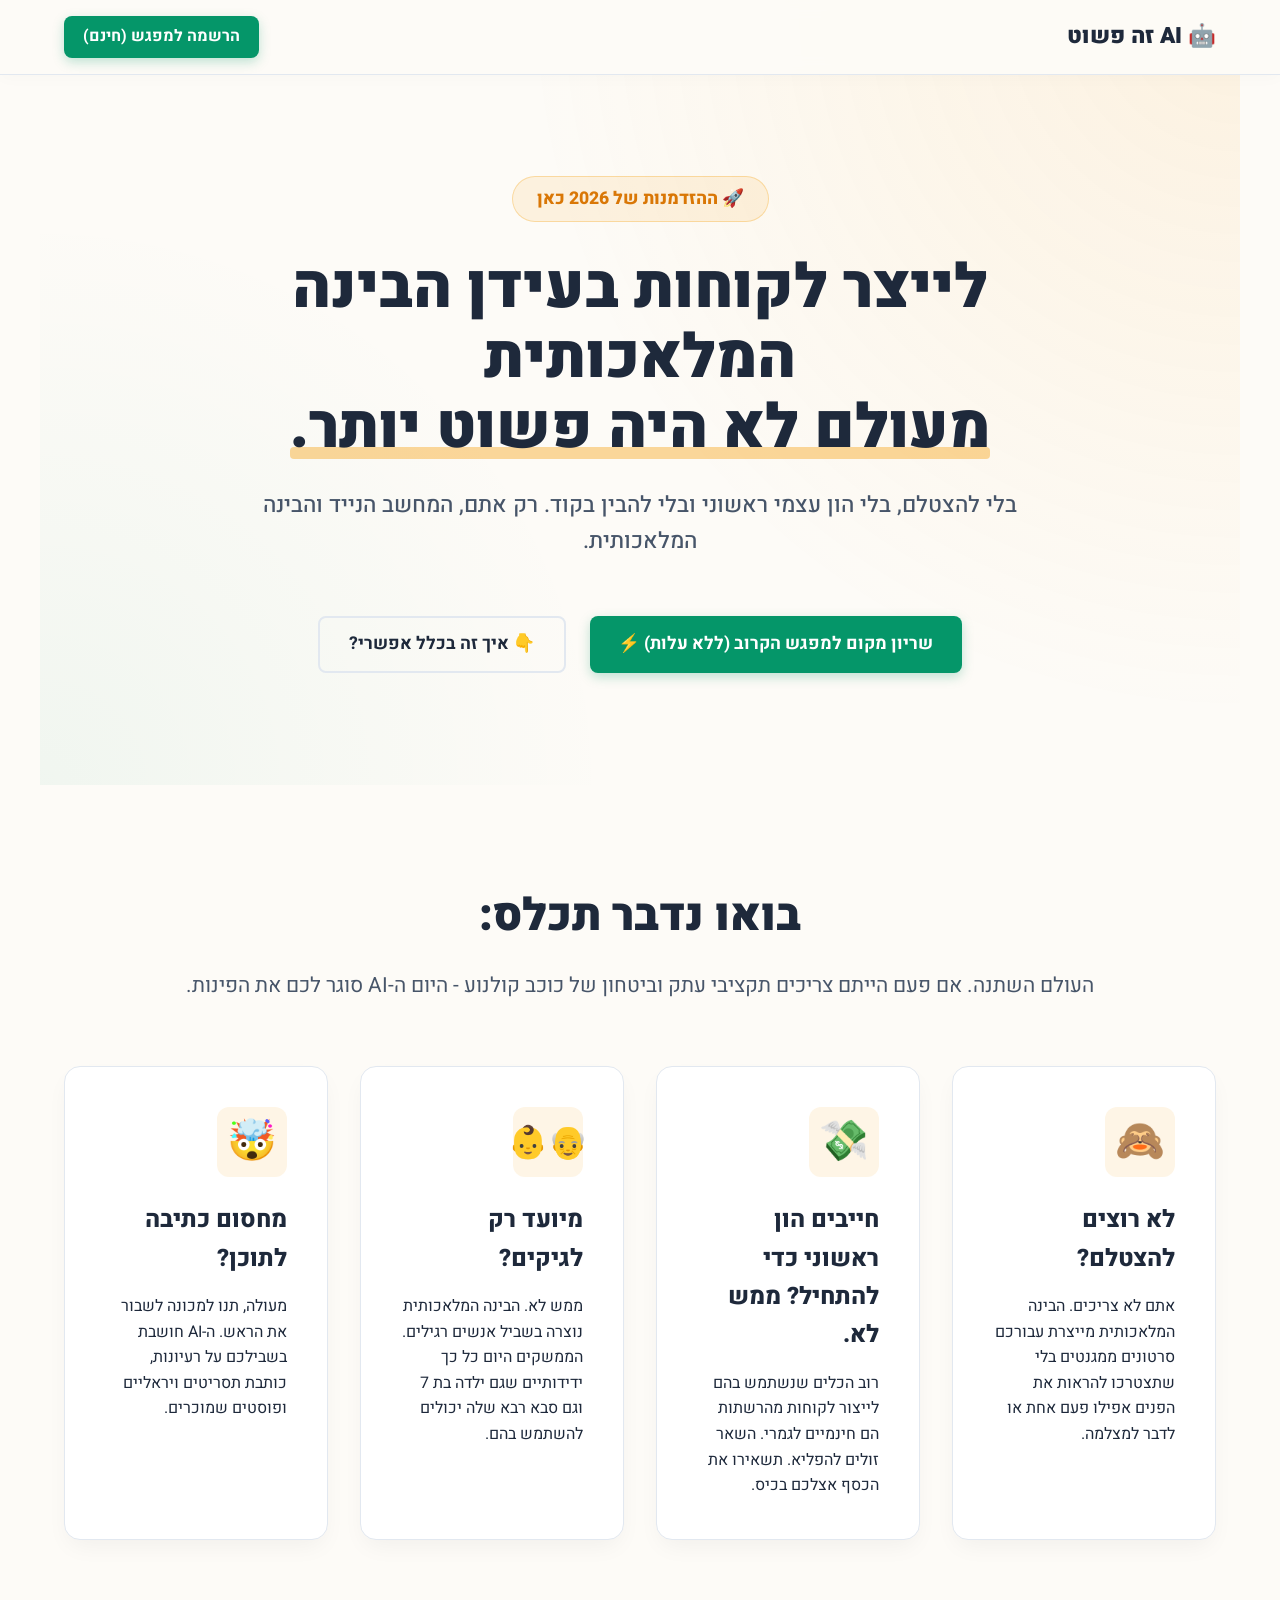
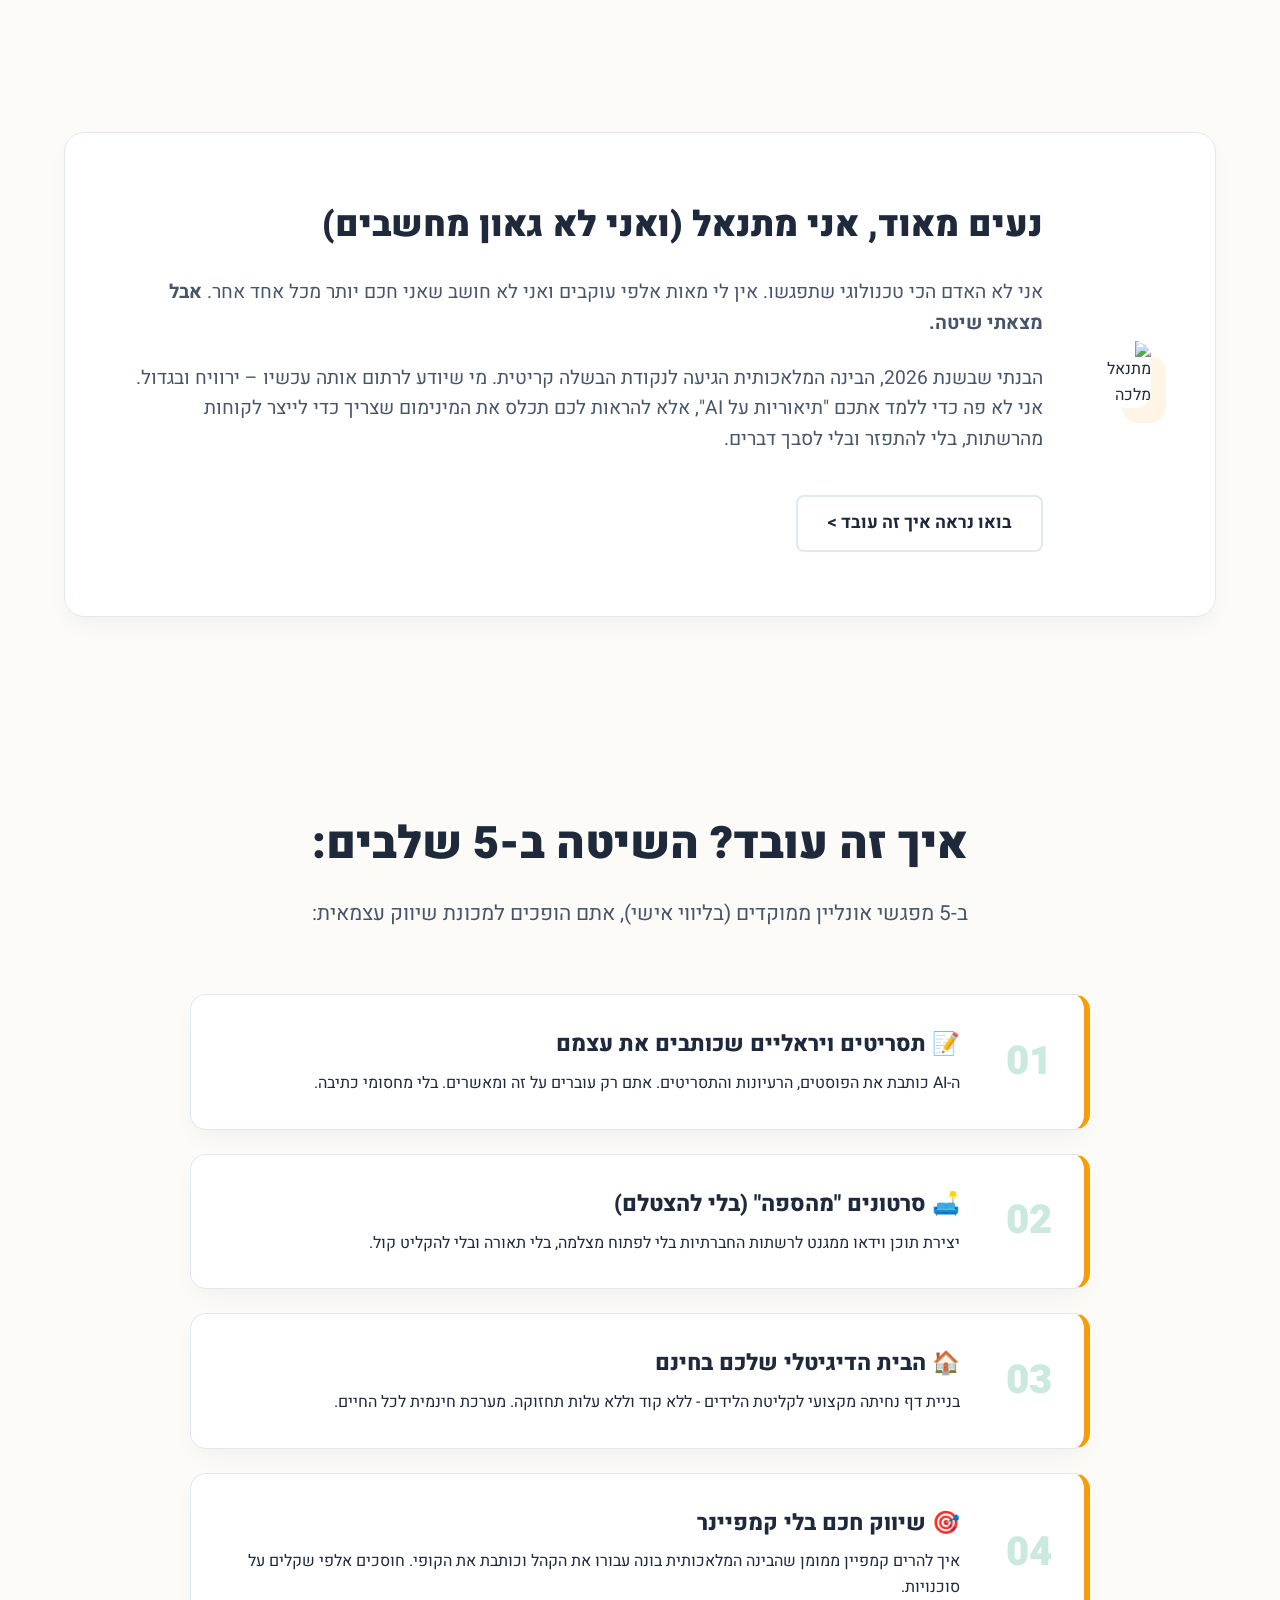
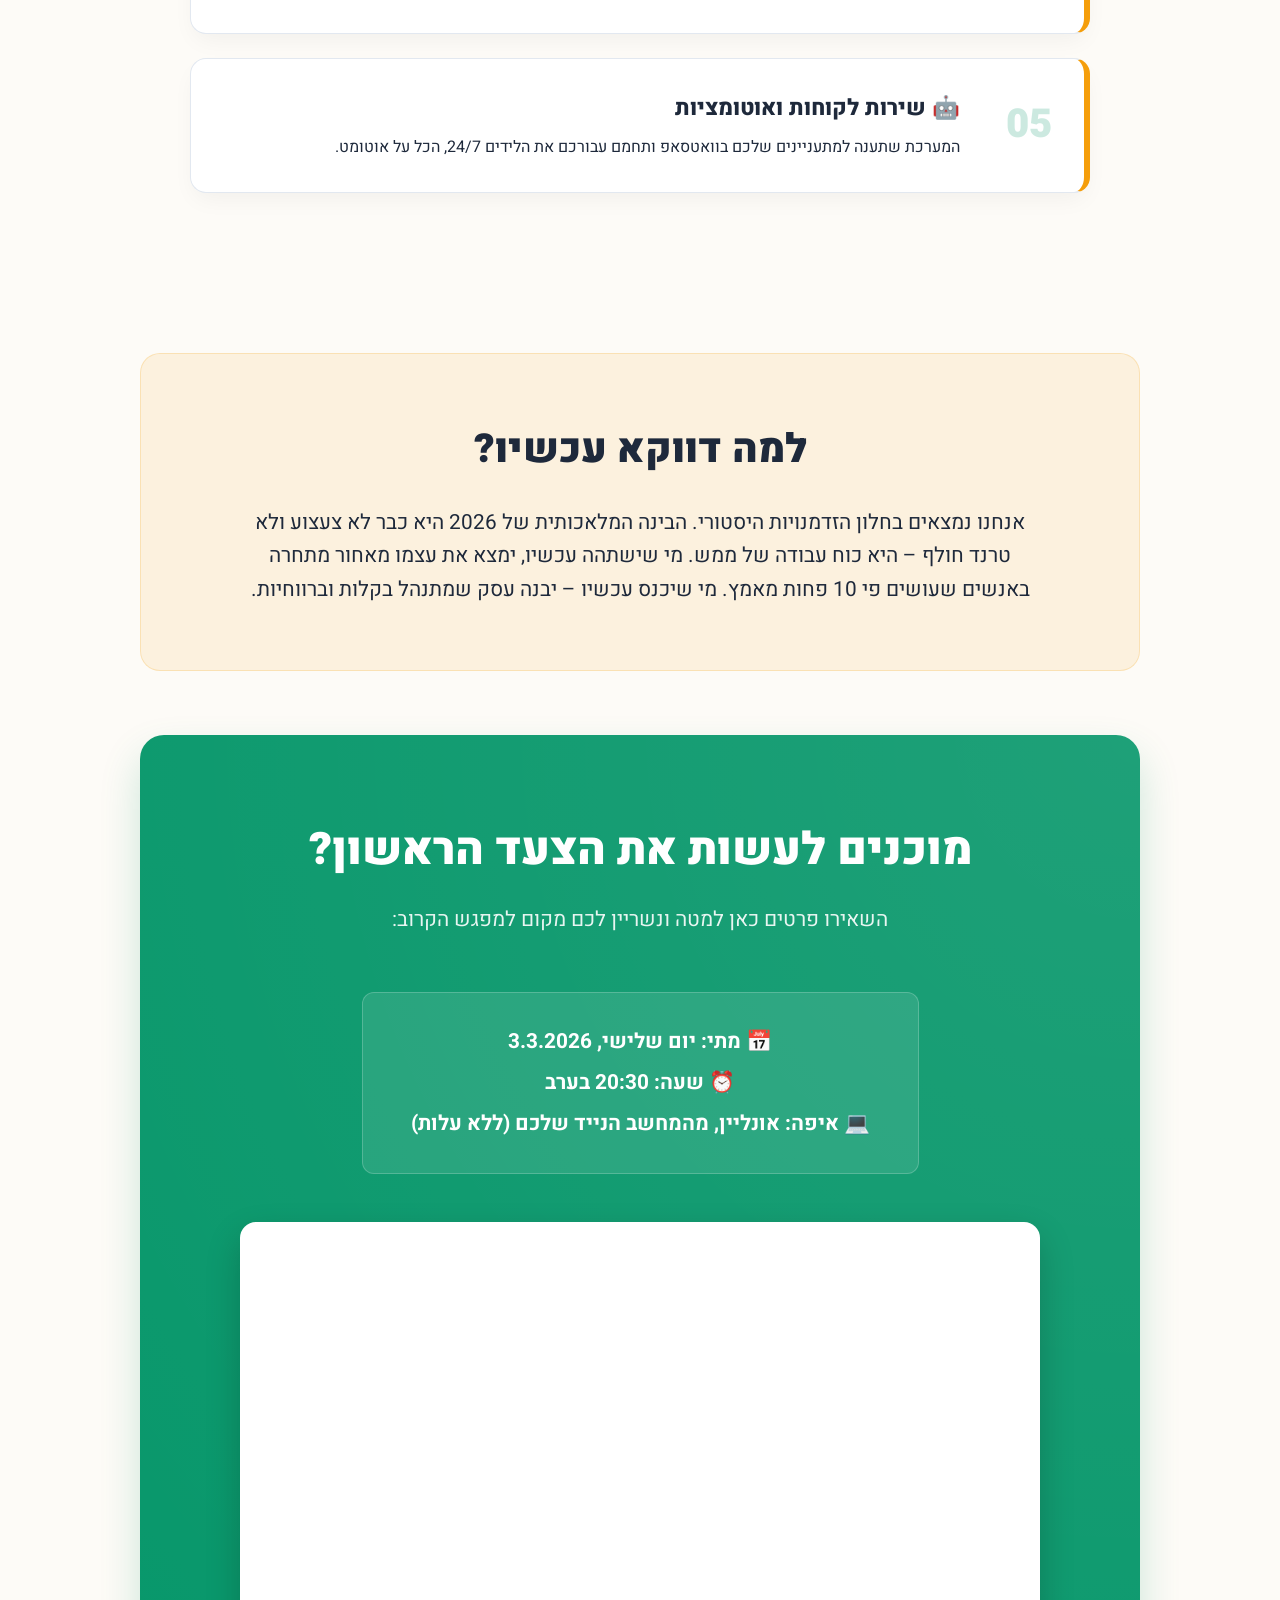
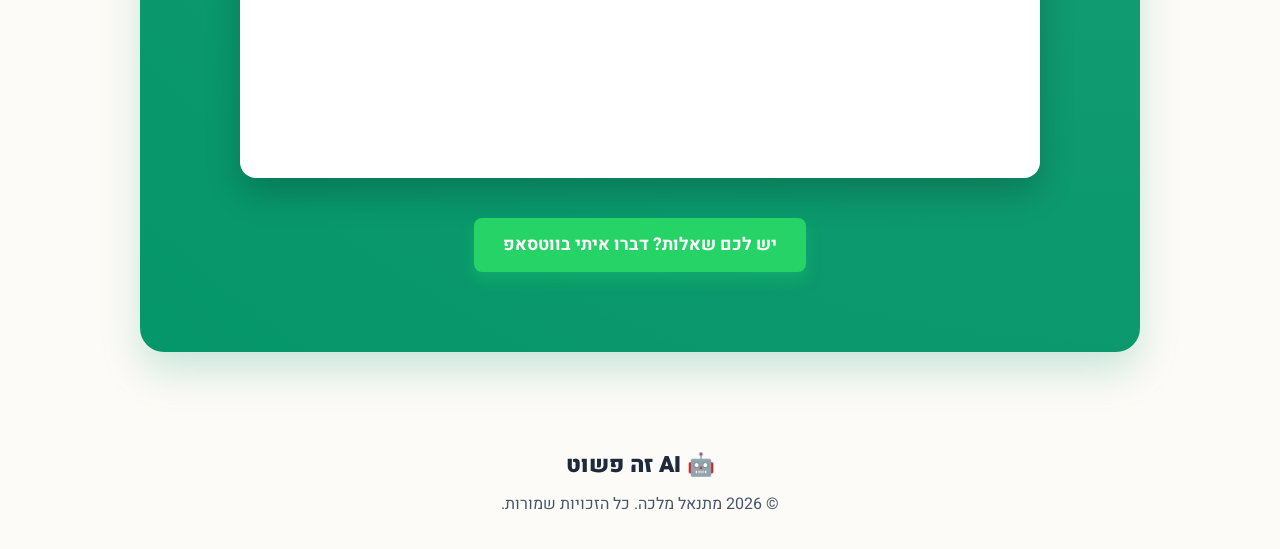
==== index.html @ 20a1d075 "Update index.html" ====
<!DOCTYPE html>
<html lang="he" dir="rtl">
<head>
    <meta charset="UTF-8">
    <meta name="viewport" content="width=device-width, initial-scale=1.0, maximum-scale=1.0, user-scalable=no">
    
    <title>AI זה פשוט</title>
    <meta name="description" content="לייצר לקוחות בעידן הבינה המלאכותית מעולם לא היה פשוט יותר. הירשמו למפגש הקרוב ללא עלות.">
    
    <link rel="preconnect" href="https://fonts.googleapis.com">
    <link rel="preconnect" href="https://fonts.gstatic.com" crossorigin>
    <link href="https://fonts.googleapis.com/css2?family=Heebo:wght@300;400;500;700;800;900&display=swap" rel="stylesheet">
    
    <style>
        * {
            margin: 0;
            padding: 0;
            box-sizing: border-box;
        }

        html, body {
            overflow-x: hidden;
            width: 100%;
            scroll-behavior: smooth;
        }

        :root {
            /* רקע בהיר, חמים ומרגיע לעין */
            --bg-main: #fdfbf7; 
            --bg-card: #ffffff;
            
            /* צבעי המותג החדשים - נעימים ומשדרים כסף ועשייה */
            --accent-green: #059669; /* ירוק אמרלד/כסף - עשיר ונעים */
            --accent-green-hover: #047857;
            --accent-yellow: #f59e0b; /* צהוב-זהב חם לאנרגיה והדגשות */
            --accent-yellow-light: rgba(245, 158, 11, 0.1);
            
            /* צבעי טקסט ברורים ונוחים */
            --text-dark: #1e293b;
            --text-muted: #475569;
            --border-soft: #e2e8f0;
            
            --card-shadow: 0 10px 25px -5px rgba(0, 0, 0, 0.05);
            --hover-shadow: 0 20px 35px -5px rgba(5, 150, 105, 0.1);
        }

        body {
            font-family: 'Heebo', sans-serif;
            background-color: var(--bg-main);
            color: var(--text-dark);
            line-height: 1.6;
        }

        /* סרגל ניווט נקי */
        header {
            position: fixed;
            top: 0; left: 0; right: 0;
            background: rgba(253, 251, 247, 0.95);
            backdrop-filter: blur(8px);
            z-index: 1000;
            border-bottom: 1px solid var(--border-soft);
            box-shadow: 0 4px 15px rgba(0,0,0,0.02);
        }

        nav {
            max-width: 1200px;
            margin: 0 auto;
            padding: 1rem 1.5rem;
            display: flex;
            justify-content: space-between;
            align-items: center;
        }

        .logo {
            font-size: 1.4rem;
            font-weight: 900;
            color: var(--text-dark);
            display: flex;
            align-items: center;
            gap: 0.5rem;
        }

        /* כפתורים אלגנטיים ולא מסנוורים */
        .btn {
            padding: 0.8rem 1.8rem;
            border-radius: 8px; /* חזרנו לפינות מעוגלות עדינות, יותר עסקי */
            font-size: 1.1rem;
            font-weight: 700;
            cursor: pointer;
            text-decoration: none;
            display: inline-flex;
            align-items: center;
            justify-content: center;
            transition: all 0.3s ease;
            border: none;
        }

        .btn-primary {
            background-color: var(--accent-green);
            color: white;
            box-shadow: 0 4px 12px rgba(5, 150, 105, 0.25);
        }

        .btn-primary:hover {
            background-color: var(--accent-green-hover);
            transform: translateY(-2px);
            box-shadow: 0 8px 20px rgba(5, 150, 105, 0.35);
        }

        .btn-outline {
            background-color: transparent;
            color: var(--text-dark);
            border: 2px solid var(--border-soft);
        }

        .btn-outline:hover {
            border-color: var(--accent-yellow);
            color: var(--accent-yellow);
            background-color: var(--accent-yellow-light);
        }

        /* סקשן גיבור (Hero) נעים אבל אנרגטי */
        .hero {
            padding: 11rem 1.5rem 7rem;
            text-align: center;
            position: relative;
            background: radial-gradient(circle at top right, var(--accent-yellow-light), transparent 50%),
                        radial-gradient(circle at bottom left, rgba(5, 150, 105, 0.05), transparent 40%);
        }

        .hero-content {
            max-width: 900px;
            margin: 0 auto;
            position: relative;
            z-index: 2;
        }

        .urgency-badge {
            display: inline-block;
            background-color: var(--accent-yellow-light);
            color: #d97706; /* זהב כהה לקריאות */
            border: 1px solid rgba(245, 158, 11, 0.3);
            padding: 0.5rem 1.5rem;
            border-radius: 50px;
            font-size: 1.1rem;
            font-weight: 800;
            margin-bottom: 2rem;
        }

        h1 {
            font-size: 3.8rem;
            font-weight: 900;
            line-height: 1.15;
            margin-bottom: 1.5rem;
            color: var(--text-dark);
        }

        h1 span {
            position: relative;
            display: inline-block;
        }

        /* פס הדגשה צהוב מתחת לטקסט */
        h1 span::after {
            content: '';
            position: absolute;
            bottom: 5px;
            left: 0;
            width: 100%;
            height: 12px;
            background-color: var(--accent-yellow);
            opacity: 0.4;
            z-index: -1;
            border-radius: 4px;
        }

        .subtitle {
            font-size: 1.4rem;
            font-weight: 500;
            margin-bottom: 3.5rem;
            color: var(--text-muted);
            max-width: 800px;
            margin-left: auto;
            margin-right: auto;
        }

        .hero-cta {
            display: flex;
            gap: 1.5rem;
            justify-content: center;
            flex-wrap: wrap;
        }

        section {
            padding: 6rem 1.5rem;
            max-width: 1200px;
            margin: 0 auto;
        }

        h2 {
            font-size: 2.8rem;
            font-weight: 900;
            text-align: center;
            margin-bottom: 1rem;
            color: var(--text-dark);
        }

        .section-subtitle {
            text-align: center;
            font-size: 1.3rem;
            color: var(--text-muted);
            margin-bottom: 4rem;
        }

        /* כרטיסיות נקיות */
        .card {
            background: var(--bg-card);
            padding: 2.5rem;
            border-radius: 16px;
            box-shadow: var(--card-shadow);
            border: 1px solid var(--border-soft);
            transition: all 0.3s ease;
            position: relative;
            overflow: hidden;
        }

        /* פס ירוק עדין בחלק העליון של הכרטיסייה במעבר עכבר */
        .card::before {
            content: '';
            position: absolute;
            top: 0; left: 0; right: 0;
            height: 4px;
            background-color: var(--accent-green);
            transform: scaleX(0);
            transition: transform 0.3s ease;
            transform-origin: right;
        }

        .card:hover {
            transform: translateY(-5px);
            box-shadow: var(--hover-shadow);
            border-color: rgba(5, 150, 105, 0.2);
        }

        .card:hover::before {
            transform: scaleX(1);
        }

        .problem-grid {
            display: grid;
            grid-template-columns: repeat(auto-fit, minmax(260px, 1fr));
            gap: 2rem;
        }

        .card-icon {
            font-size: 2.5rem;
            margin-bottom: 1.5rem;
            display: inline-flex;
            align-items: center;
            justify-content: center;
            width: 70px;
            height: 70px;
            background-color: var(--accent-yellow-light);
            color: var(--accent-yellow);
            border-radius: 12px;
        }

        .card-title {
            font-size: 1.5rem;
            font-weight: 800;
            margin-bottom: 1rem;
            color: var(--text-dark);
        }

        /* על עצמי */
        .about-section {
            background: var(--bg-card);
            border-radius: 20px;
            padding: 4rem;
            display: flex;
            align-items: center;
            gap: 4rem;
            box-shadow: var(--card-shadow);
            border: 1px solid var(--border-soft);
        }

        .about-image img {
            width: 100%;
            max-width: 450px; /* תוקן ל-450px כדי שהתמונה תהיה גדולה יותר במחשב */
            border-radius: 16px;
            box-shadow: 15px 15px 0px var(--accent-yellow-light);
        }

        .about-content h3 {
            font-size: 2.2rem;
            font-weight: 900;
            color: var(--text-dark);
            margin-bottom: 1.5rem;
        }

        .about-text {
            font-size: 1.2rem;
            color: var(--text-muted);
            margin-bottom: 1.5rem;
        }

        /* לוח זמנים / שיטה */
        .schedule-container {
            max-width: 900px;
            margin: 0 auto;
            display: flex;
            flex-direction: column;
            gap: 1.5rem;
        }

        .step-card {
            display: flex;
            align-items: center;
            gap: 2rem;
            background: var(--bg-card);
            padding: 2rem;
            border-radius: 16px;
            box-shadow: var(--card-shadow);
            border: 1px solid var(--border-soft);
            border-right: 6px solid var(--accent-yellow);
            transition: transform 0.3s ease;
        }

        .step-card:hover {
            transform: translateX(-8px);
            border-right-color: var(--accent-green);
        }

        .step-number {
            font-size: 2.5rem;
            font-weight: 900;
            color: var(--accent-green);
            opacity: 0.2;
            line-height: 1;
            min-width: 60px;
        }

        .step-content h4 {
            font-size: 1.4rem;
            font-weight: 800;
            margin-bottom: 0.5rem;
            color: var(--text-dark);
        }

        /* למה דווקא עכשיו - עיצוב תואם למותג החדש */
        .why-now-section {
            background-color: var(--accent-yellow-light);
            border-radius: 20px;
            padding: 4rem 2rem;
            text-align: center;
            max-width: 1000px;
            margin: 4rem auto 0;
            border: 1px solid rgba(245, 158, 11, 0.2);
        }
        
        .why-now-section h2 {
            font-size: 2.5rem;
            margin-bottom: 1.5rem;
        }

        .why-now-section p {
            font-size: 1.3rem;
            color: var(--text-dark);
            max-width: 800px;
            margin: 0 auto;
        }

        /* קריאה לפעולה סופית - מעוצב כבלוק בולט אבל נעים */
        .final-cta {
            background-color: var(--accent-green);
            background-image: radial-gradient(circle at top right, rgba(255,255,255,0.1), transparent);
            padding: 5rem 1.5rem;
            text-align: center;
            color: white;
            border-radius: 24px;
            margin: 4rem auto;
            max-width: 1000px;
            box-shadow: 0 20px 40px rgba(5, 150, 105, 0.2);
        }

        .final-cta h2 {
            color: white;
        }

        .final-cta .section-subtitle {
            color: rgba(255,255,255,0.9);
            margin-bottom: 2rem;
        }

        .event-details {
            background: rgba(255,255,255,0.1);
            border: 1px solid rgba(255,255,255,0.2);
            border-radius: 12px;
            padding: 1.5rem 3rem;
            margin: 1.5rem auto 3rem;
            display: inline-block;
        }

        .event-details p {
            font-size: 1.3rem;
            font-weight: 700;
            margin: 0.5rem 0;
            color: white;
        }

        .form-container {
            background: white;
            border-radius: 16px;
            padding: 1.5rem;
            margin: 0 auto;
            max-width: 800px;
            box-shadow: 0 15px 35px rgba(0,0,0,0.2);
        }

        .btn-whatsapp {
            background: #25D366;
            color: white;
            margin-top: 2.5rem;
            box-shadow: 0 8px 15px rgba(37, 211, 102, 0.3);
        }

        .btn-whatsapp:hover {
            background: #1ebd5a;
            transform: translateY(-2px);
        }

        @media (max-width: 768px) {
            h1 { font-size: 2.4rem; }
            h2 { font-size: 2.2rem; }
            .hero { padding: 8rem 1rem 4rem; }
            .hero-cta { flex-direction: column; }
            .about-section { flex-direction: column; padding: 2rem; text-align: center; }
            .why-now-section { padding: 3rem 1.5rem; margin-top: 2rem; }
            .step-card { flex-direction: column; text-align: center; gap: 1rem; padding: 1.5rem; border-right: none; border-top: 6px solid var(--accent-yellow); }
            .step-card:hover { transform: translateY(-5px); border-top-color: var(--accent-green); }
            .final-cta { border-radius: 0; padding: 4rem 1rem; margin-top: 2rem; }
            .event-details { padding: 1.5rem; }
        }
    </style>
</head>
<body>
    <header>
        <nav>
            <div class="logo">🤖 AI זה פשוט</div>
            <div>
                <a href="#form" class="btn btn-primary" style="padding: 0.5rem 1.2rem; font-size: 1rem;">הרשמה למפגש (חינם)</a>
            </div>
        </nav>
    </header>

    <main>
        <section class="hero">
            <div class="hero-content">
                <div class="urgency-badge">🚀 ההזדמנות של 2026 כאן</div>
                <h1>לייצר לקוחות בעידן הבינה המלאכותית<br><span>מעולם לא היה פשוט יותר.</span></h1>
                <p class="subtitle">בלי להצטלם, בלי הון עצמי ראשוני ובלי להבין בקוד. רק אתם, המחשב הנייד והבינה המלאכותית.</p>
                <div class="hero-cta">
                    <a href="#form" class="btn btn-primary">שריון מקום למפגש הקרוב (ללא עלות) ⚡</a>
                    <a href="#real-talk" class="btn btn-outline">👇 איך זה בכלל אפשרי?</a>
                </div>
            </div>
        </section>

        <section id="real-talk">
            <h2>בואו נדבר תכלס:</h2>
            <p class="section-subtitle">העולם השתנה. אם פעם הייתם צריכים תקציבי עתק וביטחון של כוכב קולנוע - היום ה-AI סוגר לכם את הפינות.</p>

            <div class="problem-grid">
                <div class="card">
                    <span class="card-icon">🙈</span>
                    <h3 class="card-title">לא רוצים להצטלם?</h3>
                    <p class="text-muted">אתם לא צריכים. הבינה המלאכותית מייצרת עבורכם סרטונים ממגנטים בלי שתצטרכו להראות את הפנים אפילו פעם אחת או לדבר למצלמה.</p>
                </div>

                <div class="card">
                    <span class="card-icon">💸</span>
                    <h3 class="card-title">חייבים הון ראשוני כדי להתחיל? ממש לא.</h3>
                    <p class="text-muted">רוב הכלים שנשתמש בהם לייצור לקוחות מהרשתות הם חינמיים לגמרי. השאר זולים להפליא. תשאירו את הכסף אצלכם בכיס.</p>
                </div>

                <div class="card">
                    <span class="card-icon" style="white-space: nowrap; font-size: 2rem;">👴👶</span>
                    <h3 class="card-title">מיועד רק לגיקים?</h3>
                    <p class="text-muted">ממש לא. הבינה המלאכותית נוצרה בשביל אנשים רגילים. הממשקים היום כל כך ידידותיים שגם ילדה בת 7 וגם סבא רבא שלה יכולים להשתמש בהם.</p>
                </div>

                <div class="card">
                    <span class="card-icon">🤯</span>
                    <h3 class="card-title">מחסום כתיבה לתוכן?</h3>
                    <p class="text-muted">מעולה, תנו למכונה לשבור את הראש. ה-AI חושבת בשבילכם על רעיונות, כותבת תסריטים ויראליים ופוסטים שמוכרים.</p>
                </div>
            </div>
        </section>

        <section id="about">
            <div class="about-section">
                <div class="about-image">
                    <img src="https://res.cloudinary.com/dhkn7tjxq/image/upload/v1771885244/IMG_2163_iiwtbs.png" alt="מתנאל מלכה">
                </div>
                <div class="about-content">
                    <h3>נעים מאוד, אני מתנאל (ואני לא גאון מחשבים)</h3>
                    <p class="about-text">
                        אני לא האדם הכי טכנולוגי שתפגשו. אין לי מאות אלפי עוקבים ואני לא חושב שאני חכם יותר מכל אחד אחר. <strong>אבל מצאתי שיטה.</strong>
                    </p>
                    <p class="about-text">
                        הבנתי שבשנת 2026, הבינה המלאכותית הגיעה לנקודת הבשלה קריטית. מי שיודע לרתום אותה עכשיו – ירוויח ובגדול. אני לא פה כדי ללמד אתכם "תיאוריות על AI", אלא להראות לכם תכלס את המינימום שצריך כדי לייצר לקוחות מהרשתות, בלי להתפזר ובלי לסבך דברים.
                    </p>
                    <a href="#method" class="btn btn-outline" style="margin-top: 1rem;">בואו נראה איך זה עובד &gt;</a>
                </div>
            </div>
        </section>

        <section id="method">
            <h2>איך זה עובד? השיטה ב-5 שלבים:</h2>
            <p class="section-subtitle">ב-5 מפגשי אונליין ממוקדים (בליווי אישי), אתם הופכים למכונת שיווק עצמאית:</p>

            <div class="schedule-container">
                <div class="step-card">
                    <div class="step-number">01</div>
                    <div class="step-content">
                        <h4>📝 תסריטים ויראליים שכותבים את עצמם</h4>
                        <p class="text-muted">ה-AI כותבת את הפוסטים, הרעיונות והתסריטים. אתם רק עוברים על זה ומאשרים. בלי מחסומי כתיבה.</p>
                    </div>
                </div>

                <div class="step-card">
                    <div class="step-number">02</div>
                    <div class="step-content">
                        <h4>🛋️ סרטונים "מהספה" (בלי להצטלם)</h4>
                        <p class="text-muted">יצירת תוכן וידאו ממגנט לרשתות החברתיות בלי לפתוח מצלמה, בלי תאורה ובלי להקליט קול.</p>
                    </div>
                </div>

                <div class="step-card">
                    <div class="step-number">03</div>
                    <div class="step-content">
                        <h4>🏠 הבית הדיגיטלי שלכם בחינם</h4>
                        <p class="text-muted">בניית דף נחיתה מקצועי לקליטת הלידים - ללא קוד וללא עלות תחזוקה. מערכת חינמית לכל החיים.</p>
                    </div>
                </div>

                <div class="step-card">
                    <div class="step-number">04</div>
                    <div class="step-content">
                        <h4>🎯 שיווק חכם בלי קמפיינר</h4>
                        <p class="text-muted">איך להרים קמפיין ממומן שהבינה המלאכותית בונה עבורו את הקהל וכותבת את הקופי. חוסכים אלפי שקלים על סוכנויות.</p>
                    </div>
                </div>

                <div class="step-card">
                    <div class="step-number">05</div>
                    <div class="step-content">
                        <h4>🤖 שירות לקוחות ואוטומציות</h4>
                        <p class="text-muted">המערכת שתענה למתעניינים שלכם בוואטסאפ ותחמם עבורכם את הלידים 24/7, הכל על אוטומט.</p>
                    </div>
                </div>
            </div>
        </section>

        <section class="why-now-section">
            <h2>למה דווקא עכשיו?</h2>
            <p>אנחנו נמצאים בחלון הזדמנויות היסטורי. הבינה המלאכותית של 2026 היא כבר לא צעצוע ולא טרנד חולף – היא כוח עבודה של ממש. מי שישתהה עכשיו, ימצא את עצמו מאחור מתחרה באנשים שעושים פי 10 פחות מאמץ. מי שיכנס עכשיו – יבנה עסק שמתנהל בקלות וברווחיות.</p>
        </section>

        <section id="form" style="padding-bottom: 0; padding-top: 0;">
            <div class="final-cta">
                <h2>מוכנים לעשות את הצעד הראשון?</h2>
                <p class="section-subtitle">השאירו פרטים כאן למטה ונשריין לכם מקום למפגש הקרוב:</p>

                <div class="event-details">
                    <p>📅 מתי: יום שלישי, 3.3.2026</p>
                    <p>⏰ שעה: 20:30 בערב</p>
                    <p>💻 איפה: אונליין, מהמחשב הנייד שלכם (ללא עלות)</p>
                </div>

                <div class="form-container">
                    <iframe
                        id="JotFormIFrame-260535875927066"
                        title="הבטיחו לעצמכם כרטיס למפגש הקרוב"
                        allowtransparency="true"
                        allow="geolocation; microphone; camera; fullscreen; payment"
                        src="https://form.jotform.com/260535875927066"
                        frameborder="0"
                        style="min-width:100%;max-width:100%;height:500px;border:none;"
                        scrolling="no"
                    >
                    </iframe>
                    <script src='https://cdn.jotfor.ms/s/umd/latest/for-form-embed-handler.js'></script>
                    <script>window.jotformEmbedHandler("iframe[id='JotFormIFrame-260535875927066']", "https://form.jotform.com/")</script>
                </div>

                <div>
                    <a href="https://wa.link/9jo3zq" target="_blank" class="btn btn-whatsapp">
                        יש לכם שאלות? דברו איתי בווטסאפ
                    </a>
                </div>
            </div>
        </section>
    </main>

    <footer style="text-align: center; padding: 2rem; color: var(--text-muted); background-color: var(--bg-main);">
        <div class="logo" style="margin-bottom: 0.5rem; justify-content: center;">🤖 AI זה פשוט</div>
        <p>© 2026 מתנאל מלכה. כל הזכויות שמורות.</p>
    </footer>

</body>
</html>
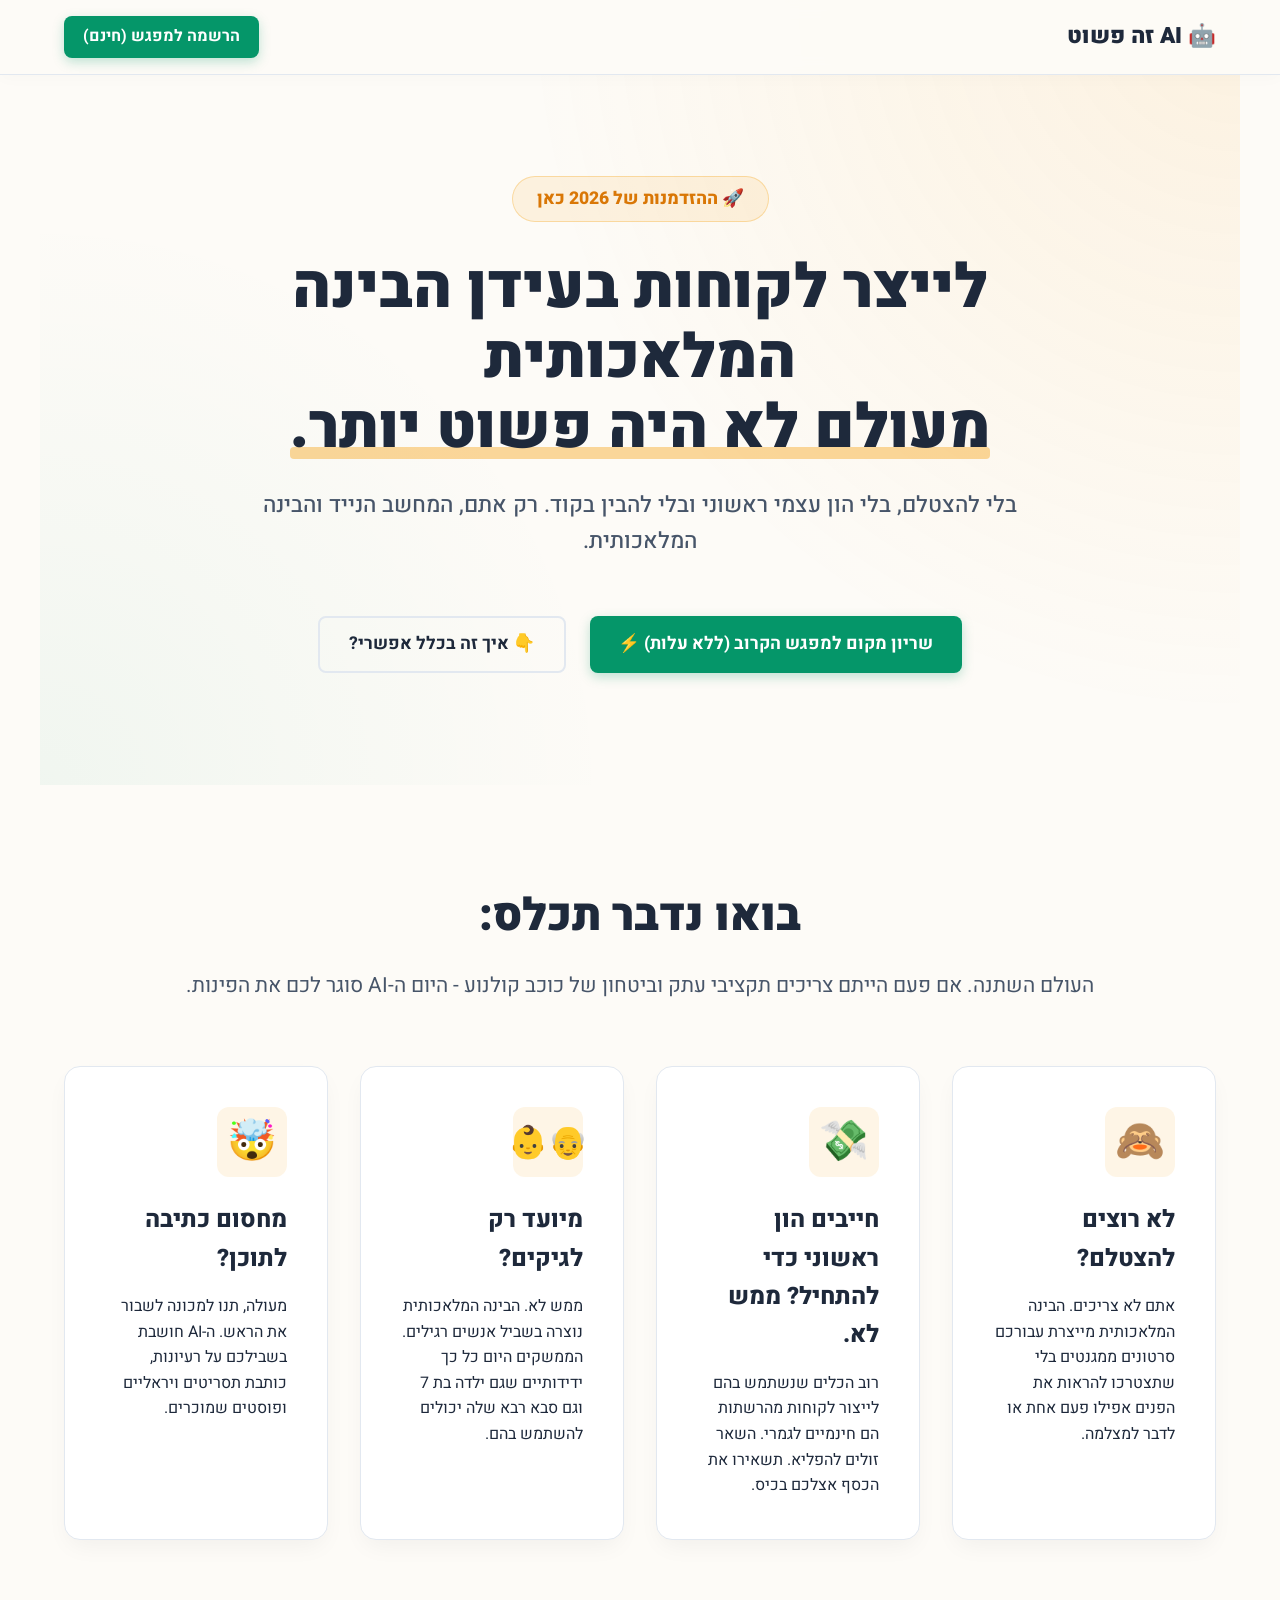
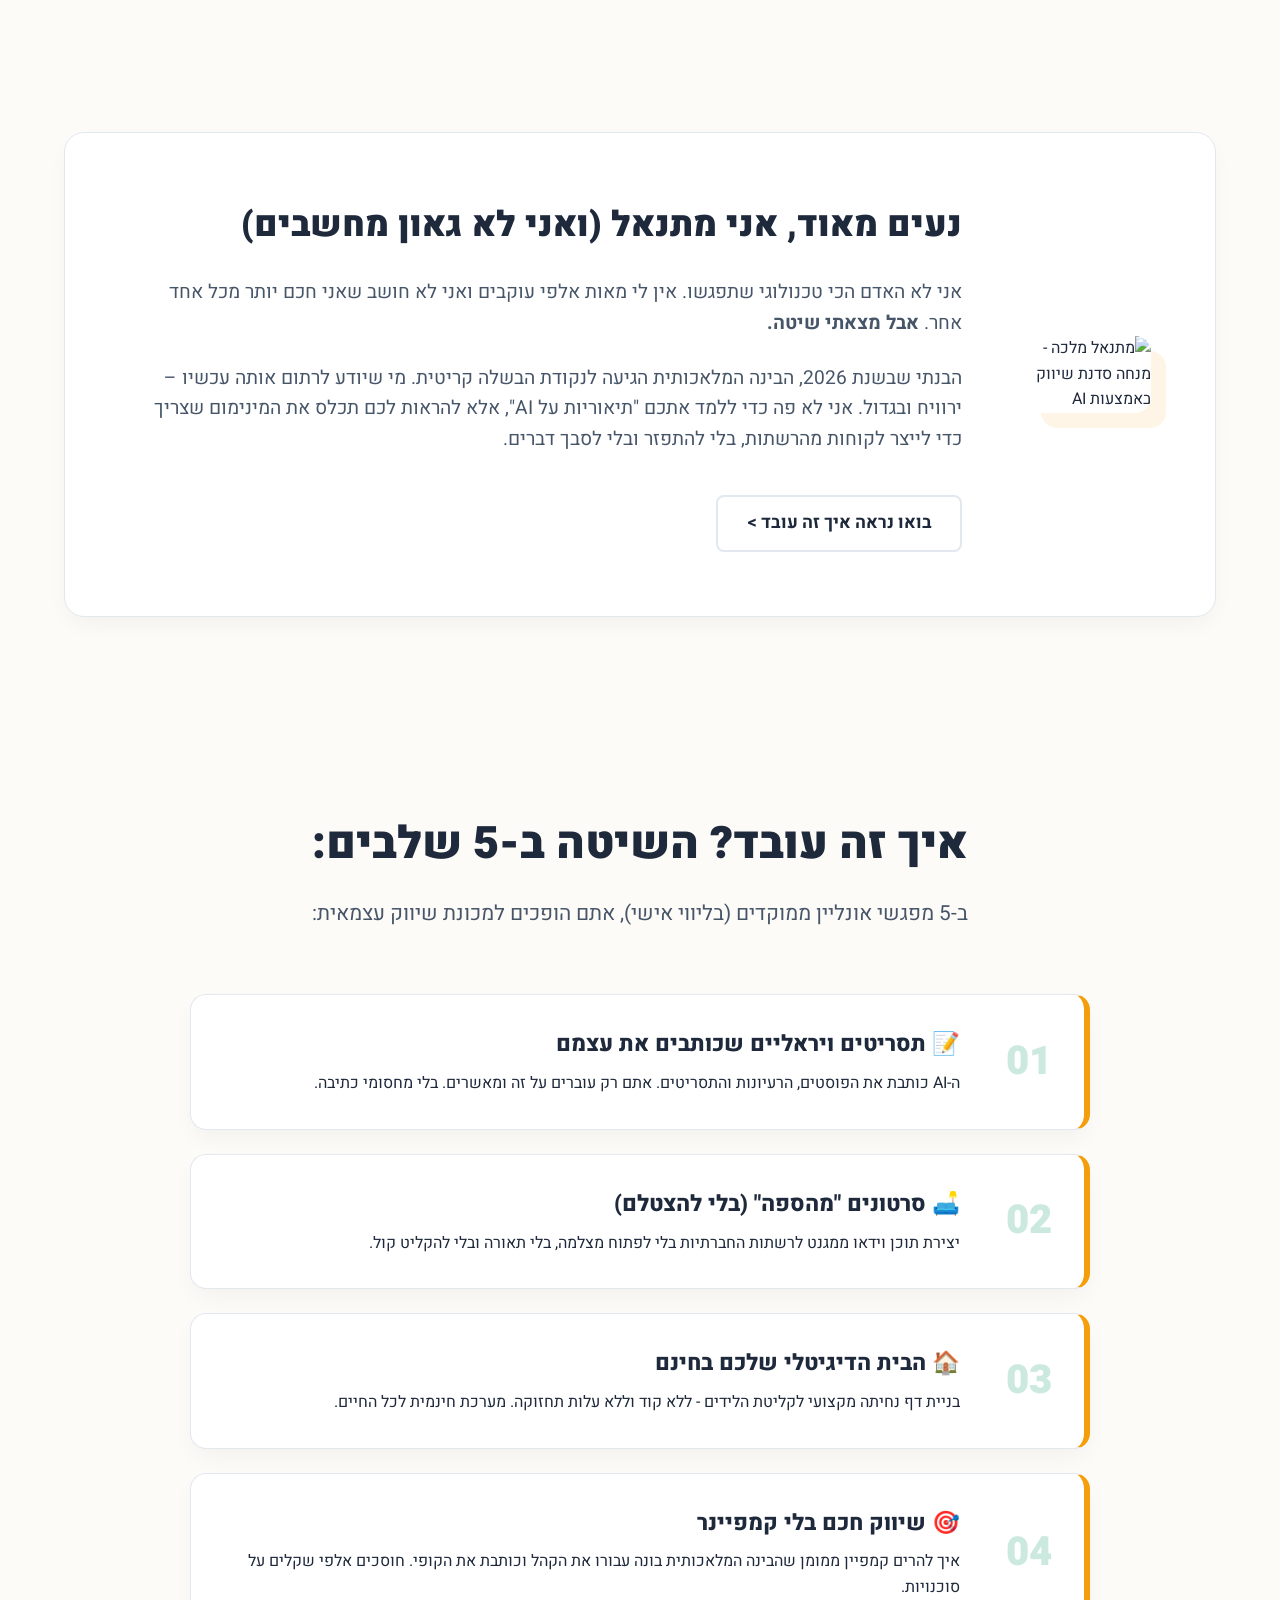
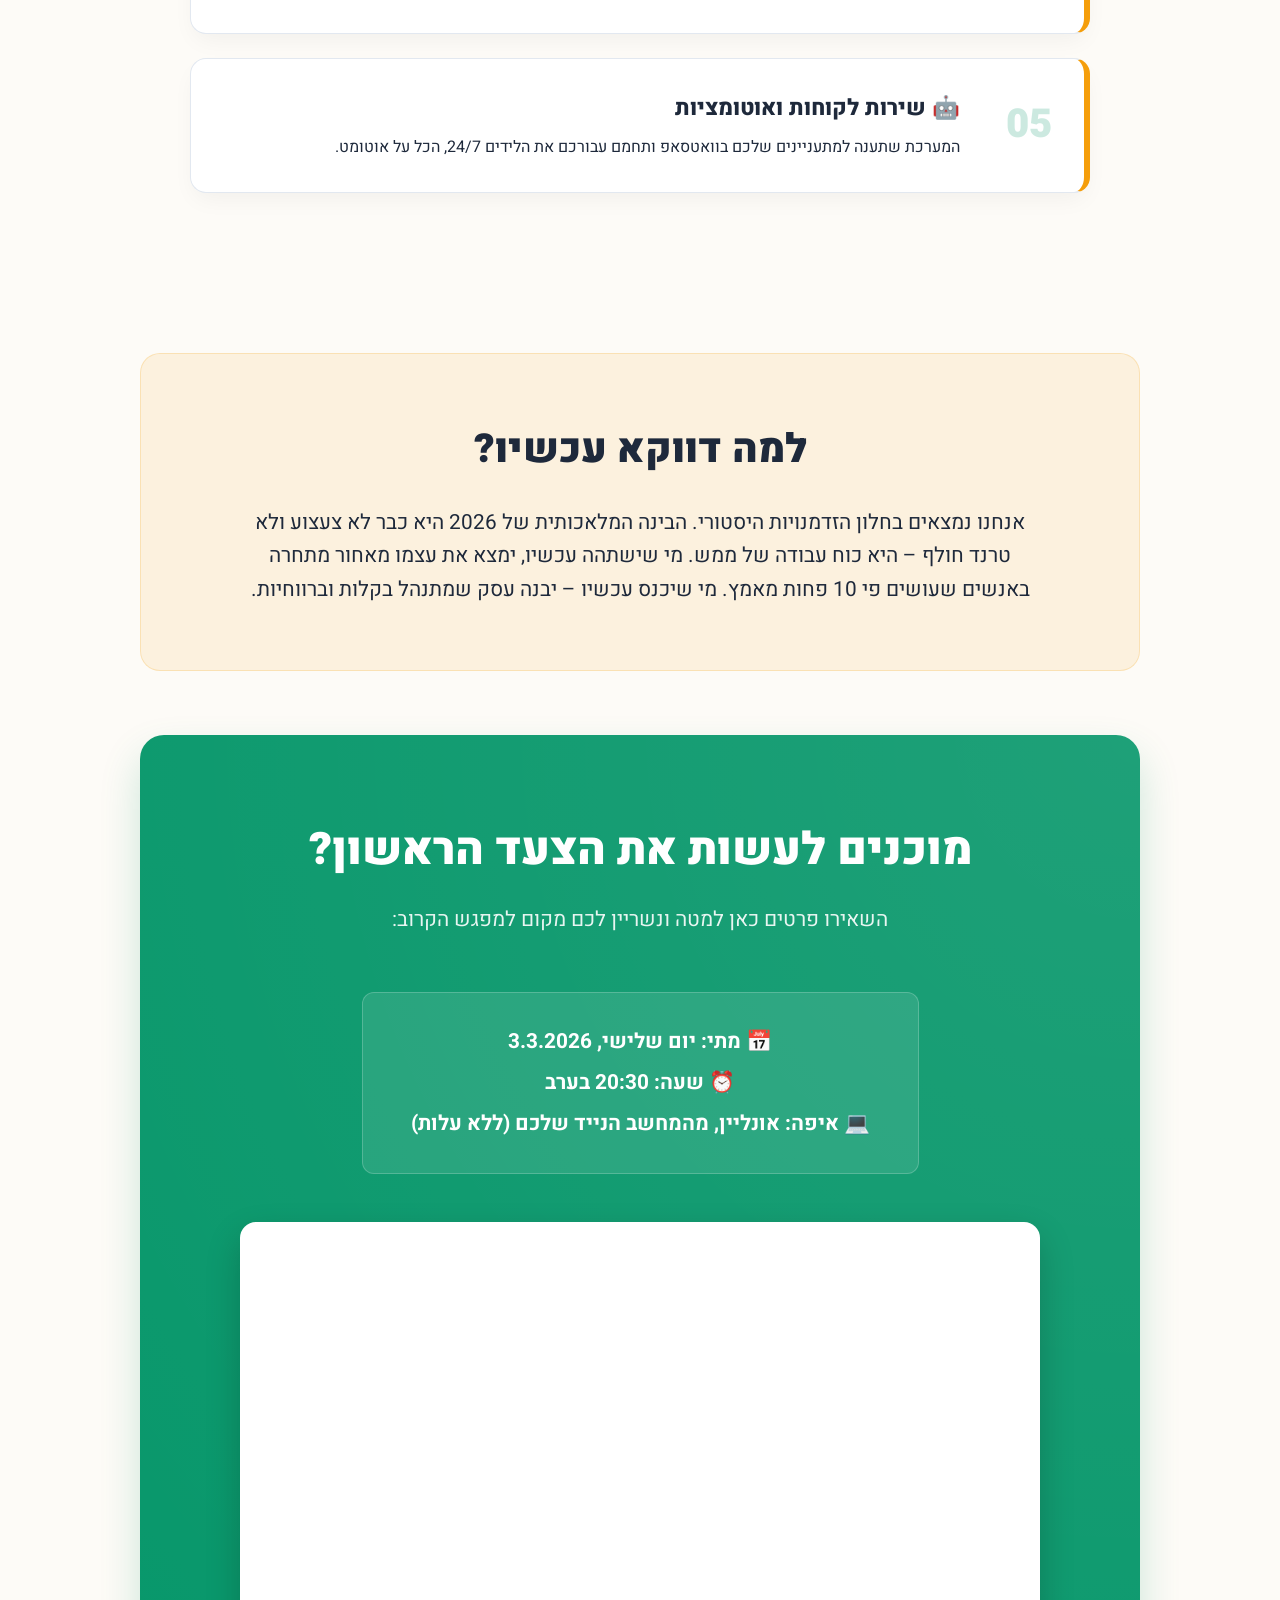
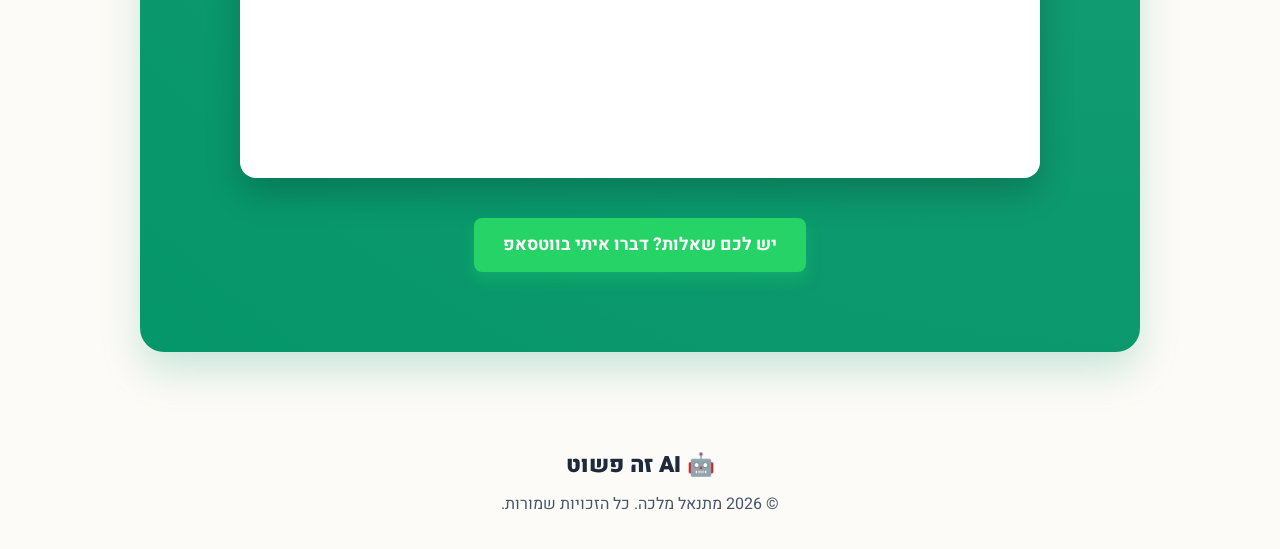
==== commit 98aa1a8b: "Add favicon link to index.html" ====
--- a/index.html
+++ b/index.html
@@ -4,12 +4,15 @@
     <meta charset="UTF-8">
     <meta name="viewport" content="width=device-width, initial-scale=1.0, maximum-scale=1.0, user-scalable=no">
     
-    <title>AI זה פשוט</title>
-    <meta name="description" content="לייצר לקוחות בעידן הבינה המלאכותית מעולם לא היה פשוט יותר. הירשמו למפגש הקרוב ללא עלות.">
+    <title>AI זה פשוט | שיווק באמצעות AI</title>
+    <meta name="description" content="לייצר לקוחות בעידן הבינה המלאכותית מעולם לא היה פשוט יותר. הירשמו למפגש הקרוב לגלות איך לייצר לקוחות באמצעות AI.">
+
+    <meta name="google-site-verification" content="sAm4rG33j3aX1pn1mkC-oOUQIrgvXnTcSe43kkefpio" />
     
     <link rel="preconnect" href="https://fonts.googleapis.com">
     <link rel="preconnect" href="https://fonts.gstatic.com" crossorigin>
     <link href="https://fonts.googleapis.com/css2?family=Heebo:wght@300;400;500;700;800;900&display=swap" rel="stylesheet">
+    <link rel="icon" type="image/x-icon" href="favicon.ico">
     
     <style>
         * {
@@ -500,7 +503,7 @@
         <section id="about">
             <div class="about-section">
                 <div class="about-image">
-                    <img src="https://res.cloudinary.com/dhkn7tjxq/image/upload/v1771885244/IMG_2163_iiwtbs.png" alt="מתנאל מלכה">
+                    <img src="https://res.cloudinary.com/dhkn7tjxq/image/upload/v1771885244/IMG_2163_iiwtbs.png" alt="מתנאל מלכה - מנחה סדנת שיווק באמצעות AI">
                 </div>
                 <div class="about-content">
                     <h3>נעים מאוד, אני מתנאל (ואני לא גאון מחשבים)</h3>
@@ -595,7 +598,7 @@
                 </div>
 
                 <div>
-                    <a href="https://wa.link/9jo3zq" target="_blank" class="btn btn-whatsapp">
+                    <a href="https://wa.link/bfp8oz" target="_blank" class="btn btn-whatsapp">
                         יש לכם שאלות? דברו איתי בווטסאפ
                     </a>
                 </div>
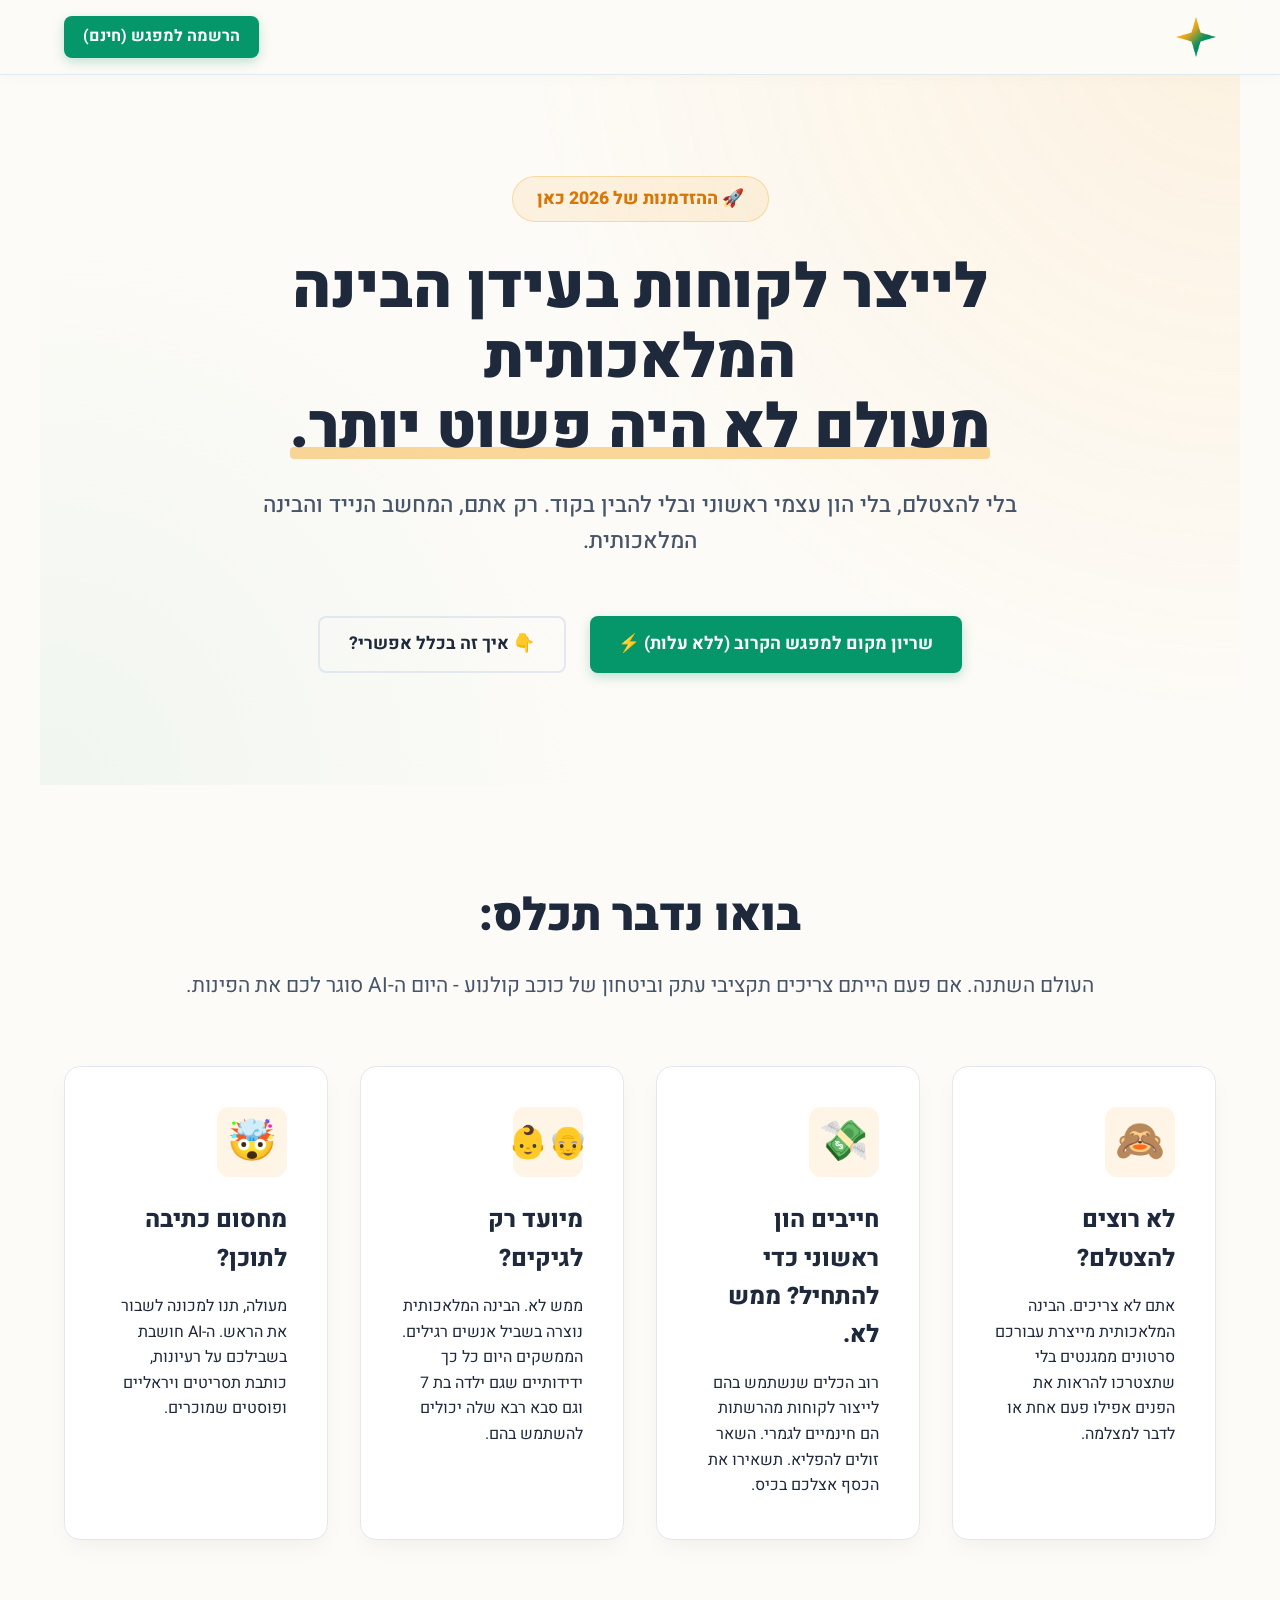
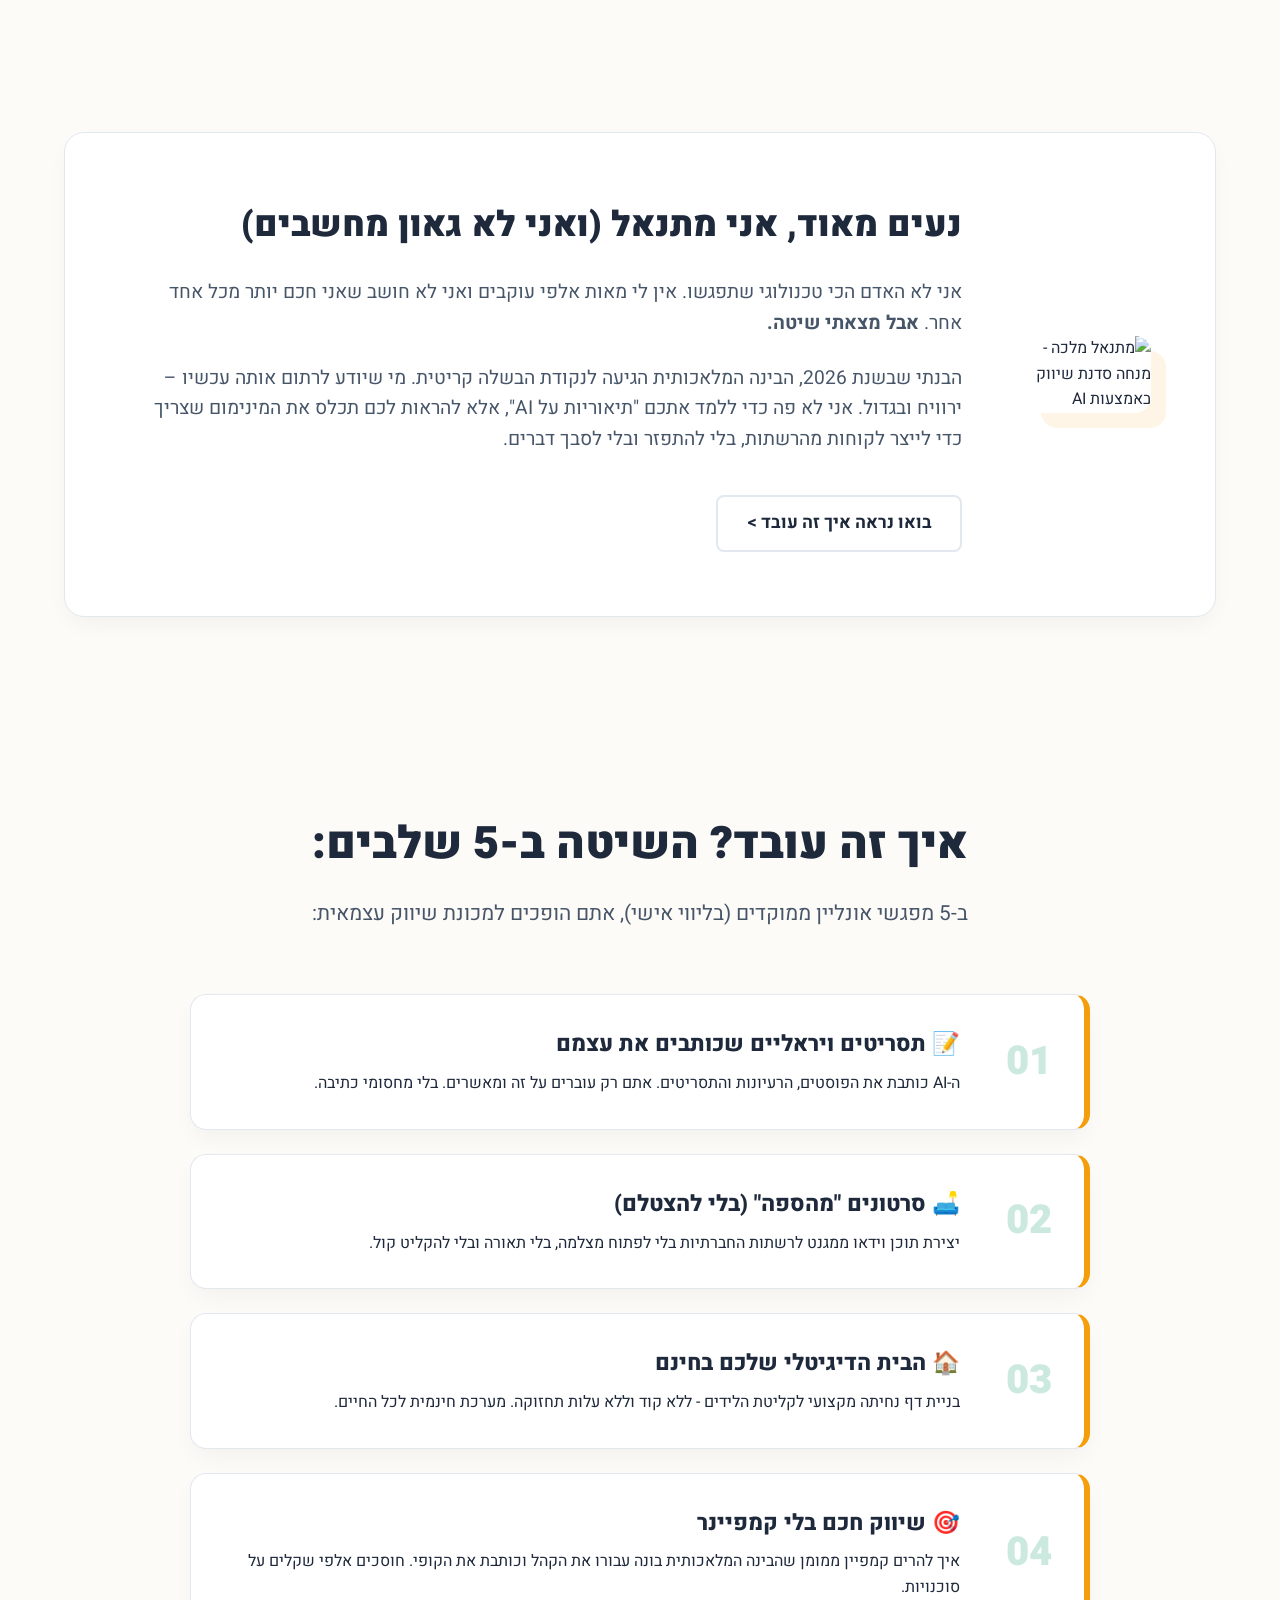
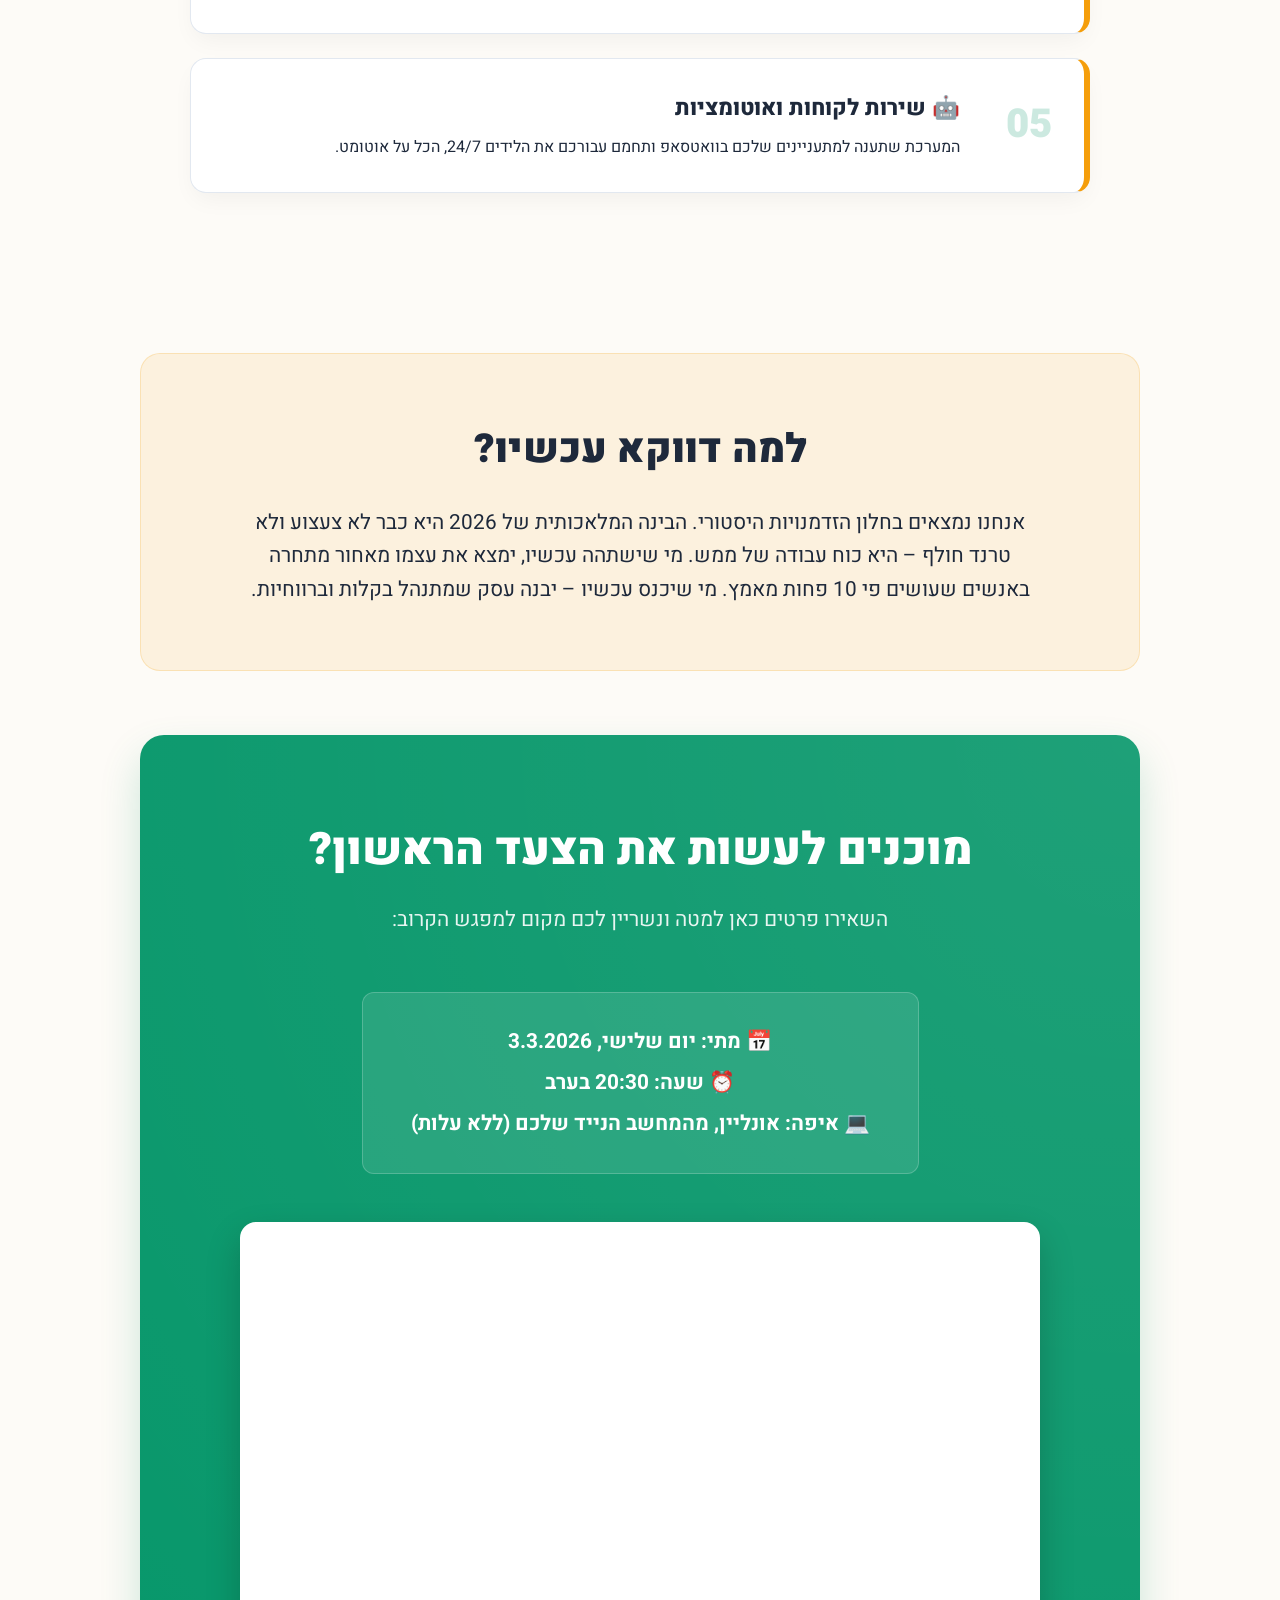
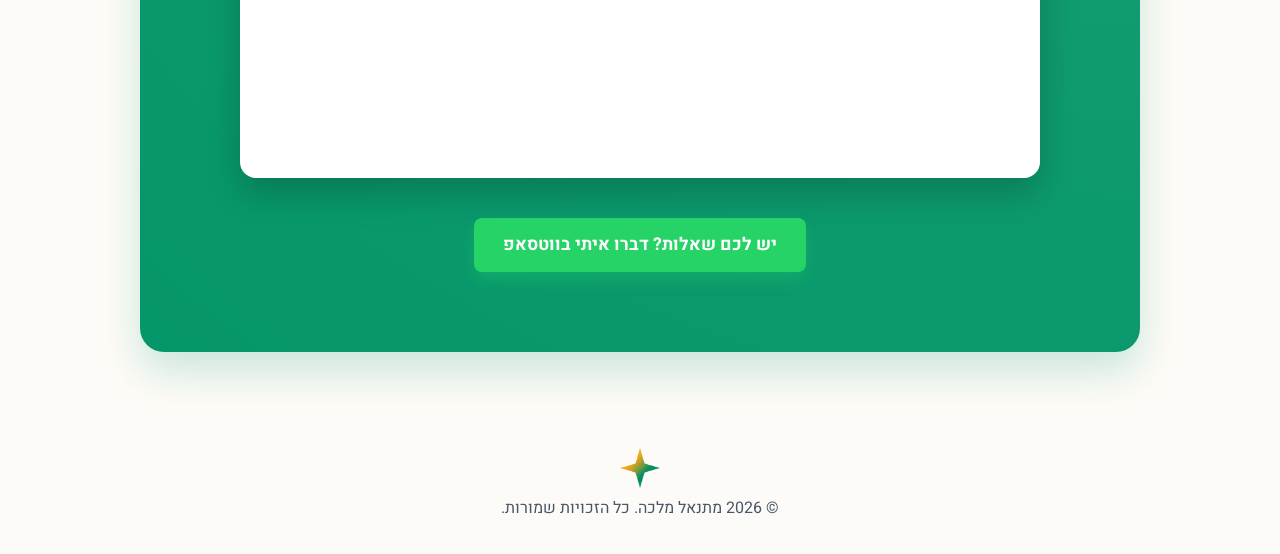
==== commit 0beafda3: "Replace logo text with image in header and footer" ====
--- a/index.html
+++ b/index.html
@@ -12,7 +12,11 @@
     <link rel="preconnect" href="https://fonts.googleapis.com">
     <link rel="preconnect" href="https://fonts.gstatic.com" crossorigin>
     <link href="https://fonts.googleapis.com/css2?family=Heebo:wght@300;400;500;700;800;900&display=swap" rel="stylesheet">
-    <link rel="icon" type="image/x-icon" href="favicon.ico">
+    <link rel="apple-touch-icon" sizes="180x180" href="/apple-touch-icon.png">
+<link rel="icon" type="image/png" sizes="32x32" href="/favicon-32x32.png">
+<link rel="icon" type="image/png" sizes="16x16" href="/favicon-16x16.png">
+<link rel="manifest" href="/site.webmanifest">
+<link rel="icon" type="image/x-icon" href="/favicon.ico?v=2">
     
     <style>
         * {
@@ -449,7 +453,9 @@
 <body>
     <header>
         <nav>
-            <div class="logo">🤖 AI זה פשוט</div>
+            <div class="logo">
+    <img src="new-logo.png" alt="AI זה פשוט" style="height: 40px; width: auto;">
+</div>
             <div>
                 <a href="#form" class="btn btn-primary" style="padding: 0.5rem 1.2rem; font-size: 1rem;">הרשמה למפגש (חינם)</a>
             </div>
@@ -607,7 +613,9 @@
     </main>
 
     <footer style="text-align: center; padding: 2rem; color: var(--text-muted); background-color: var(--bg-main);">
-        <div class="logo" style="margin-bottom: 0.5rem; justify-content: center;">🤖 AI זה פשוט</div>
+        <div class="logo" style="margin-bottom: 0.5rem; justify-content: center;">
+    <img src="new-logo.png" alt="AI זה פשוט" style="height: 40px; width: auto;">
+</div>
         <p>© 2026 מתנאל מלכה. כל הזכויות שמורות.</p>
     </footer>
 
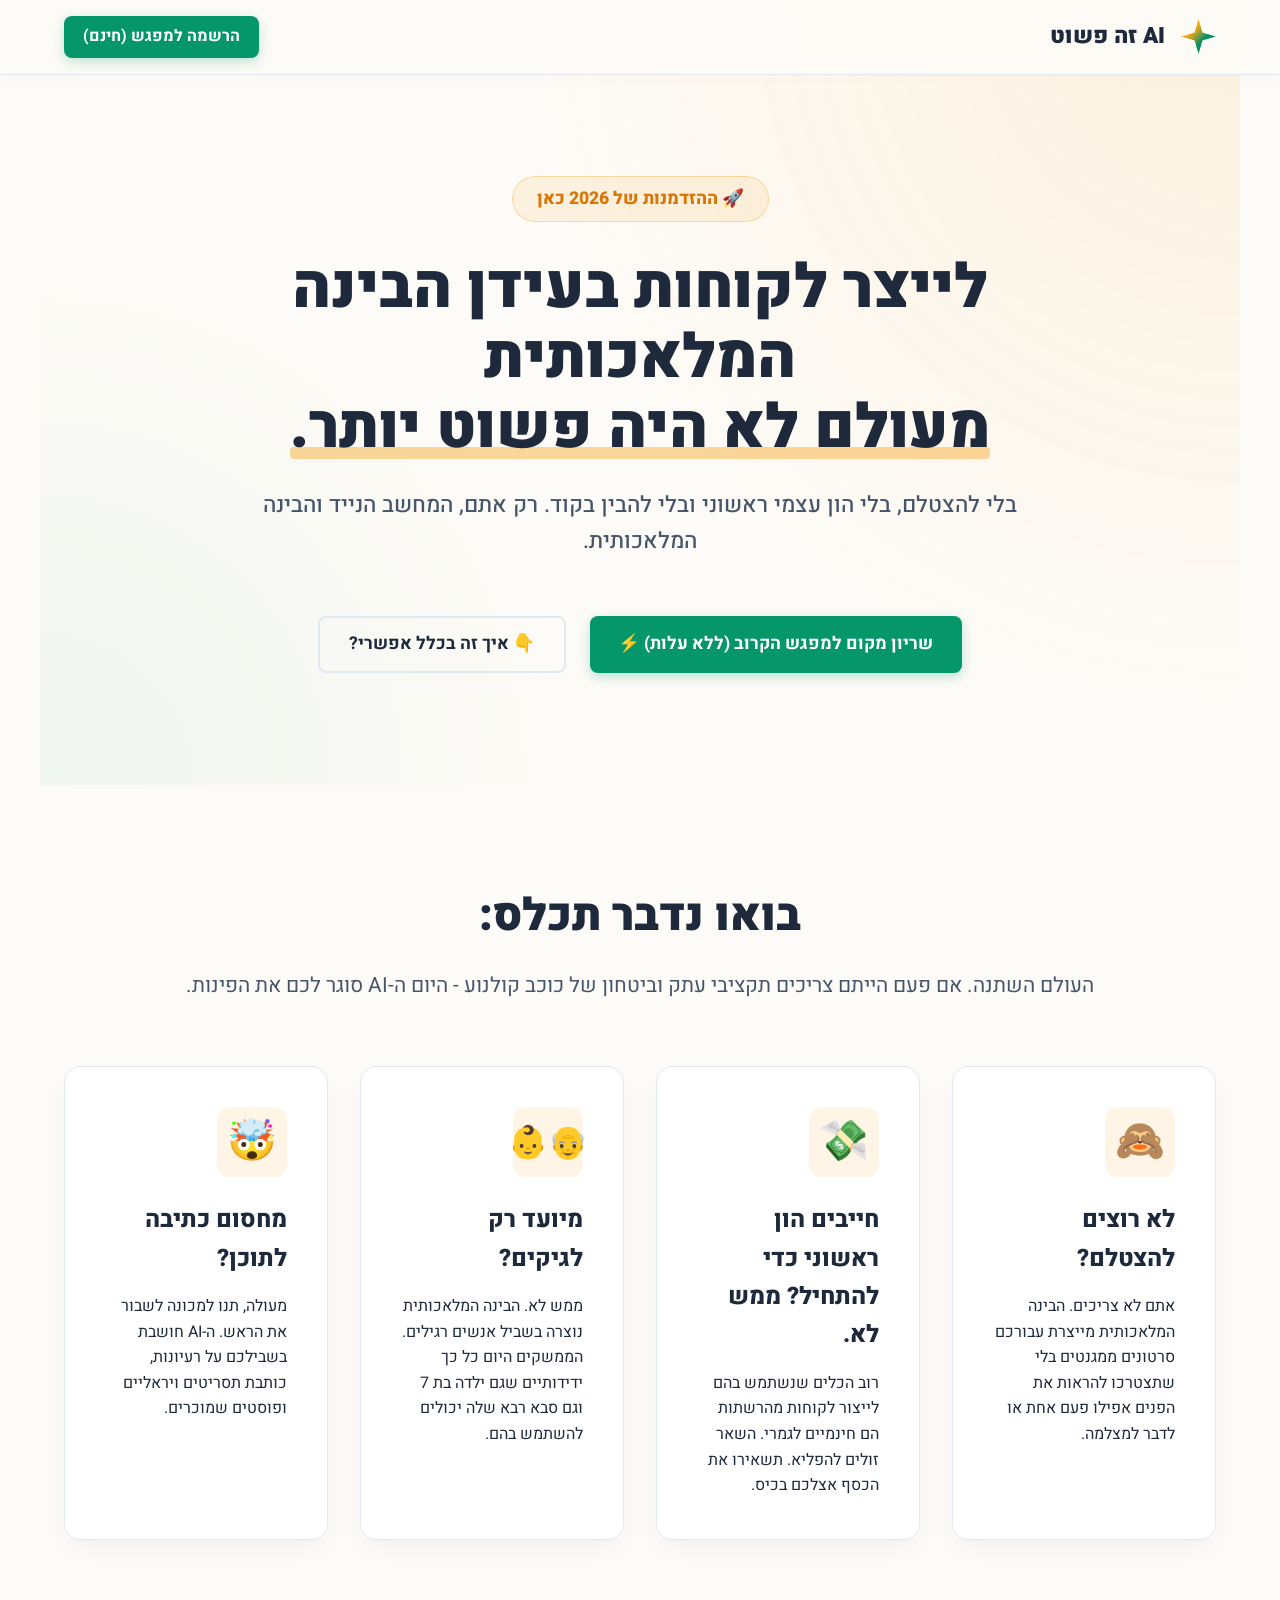
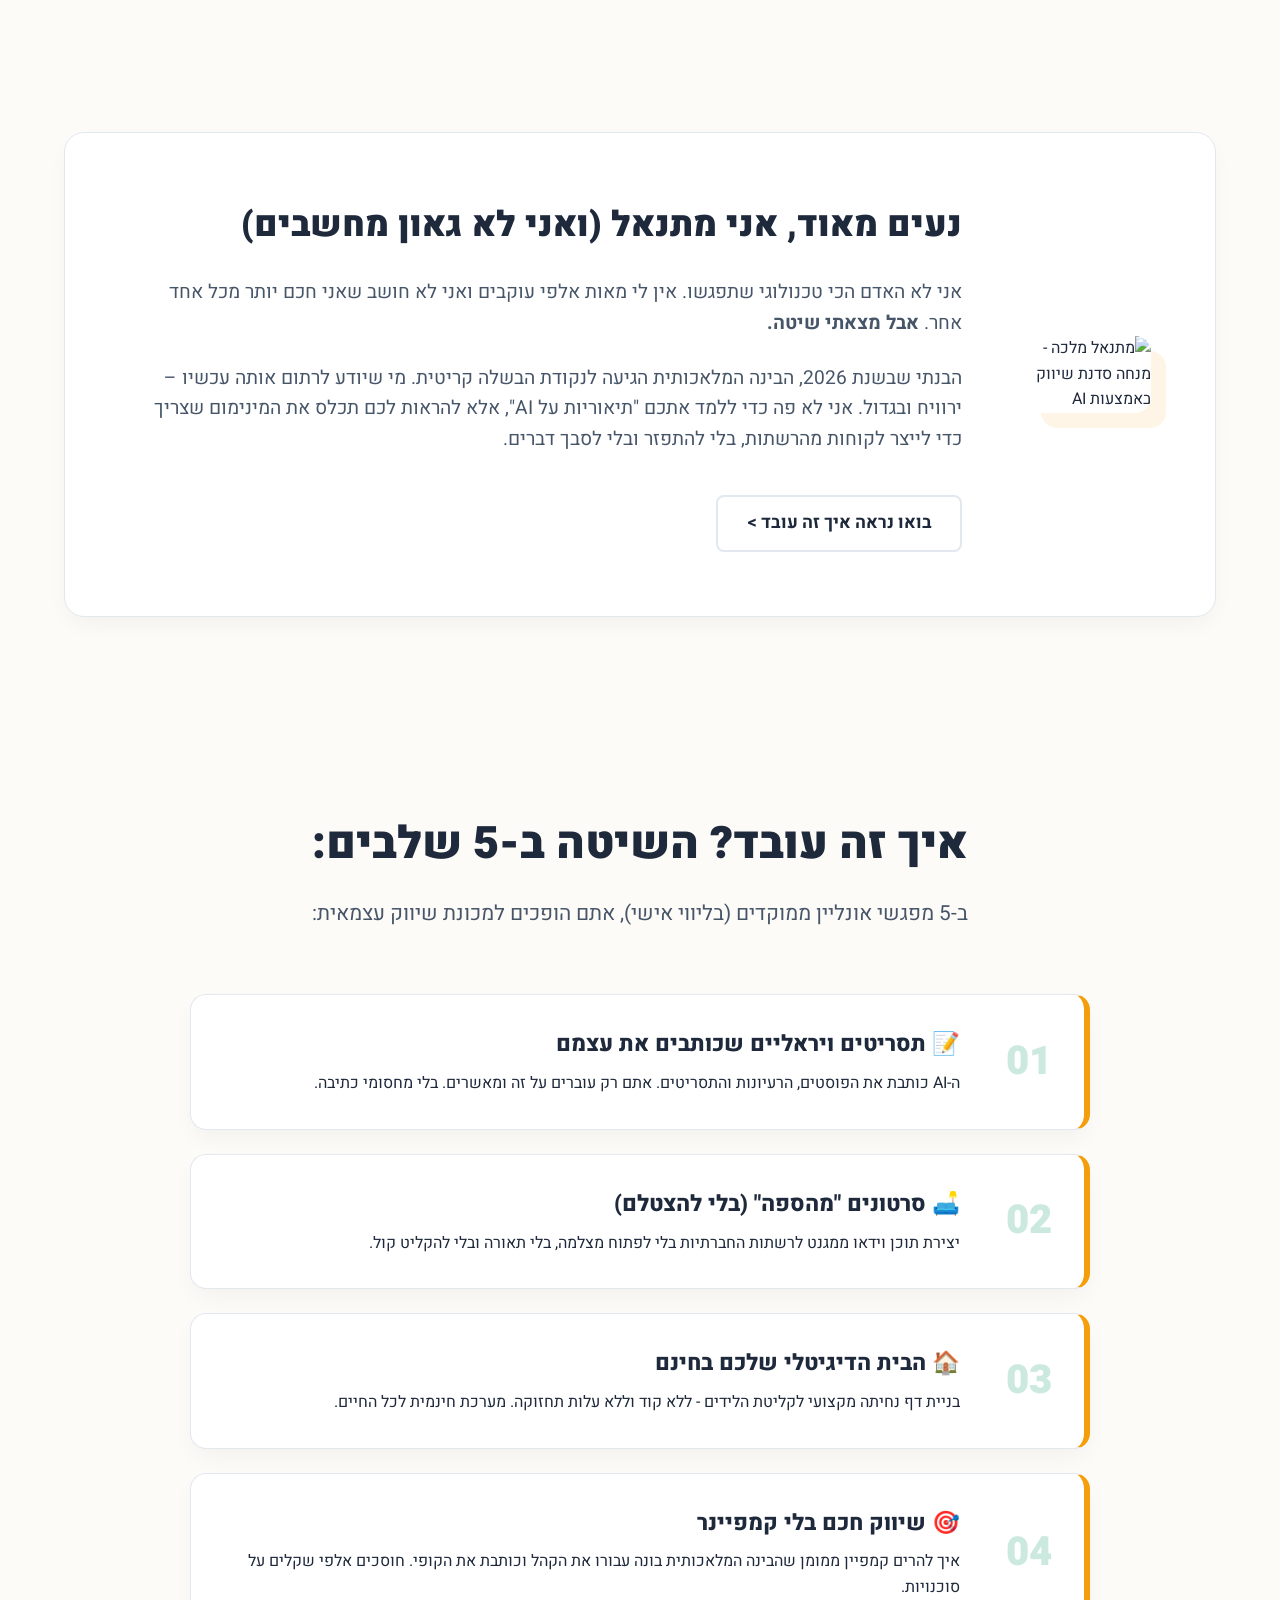
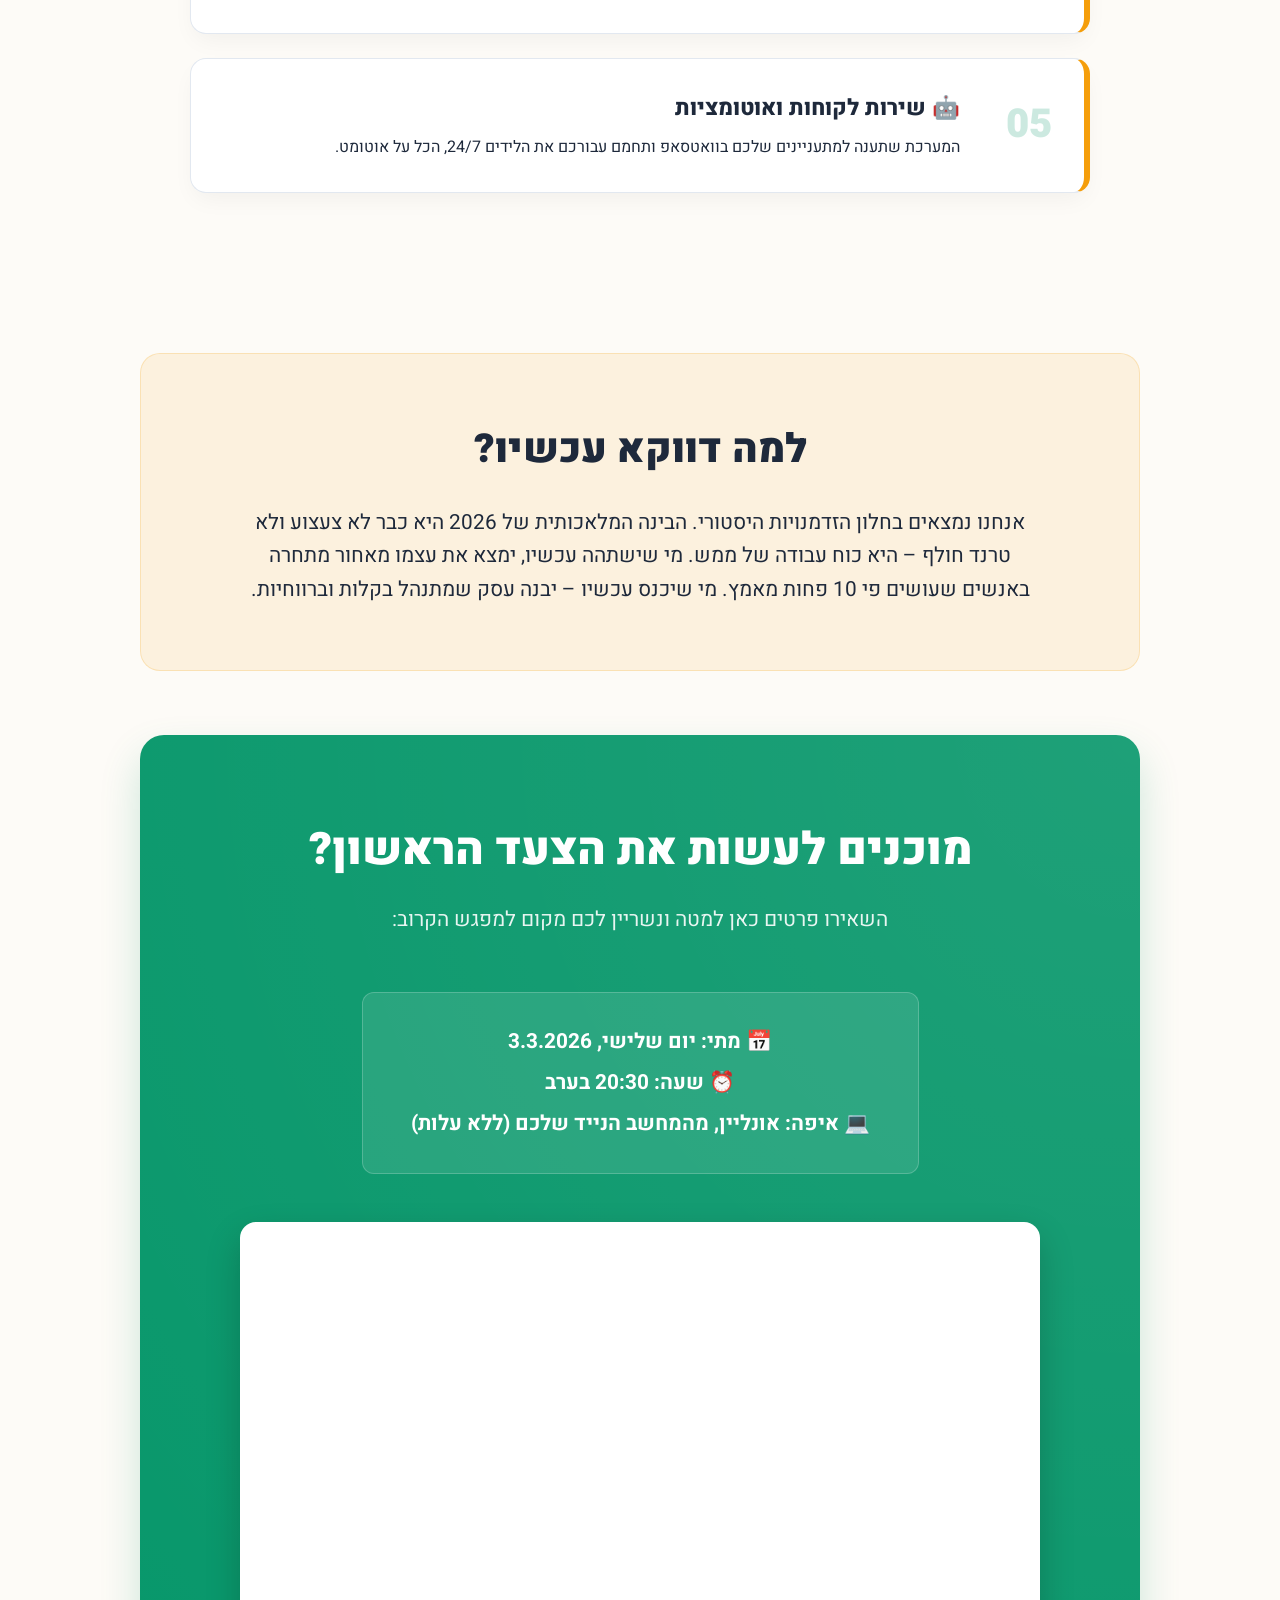
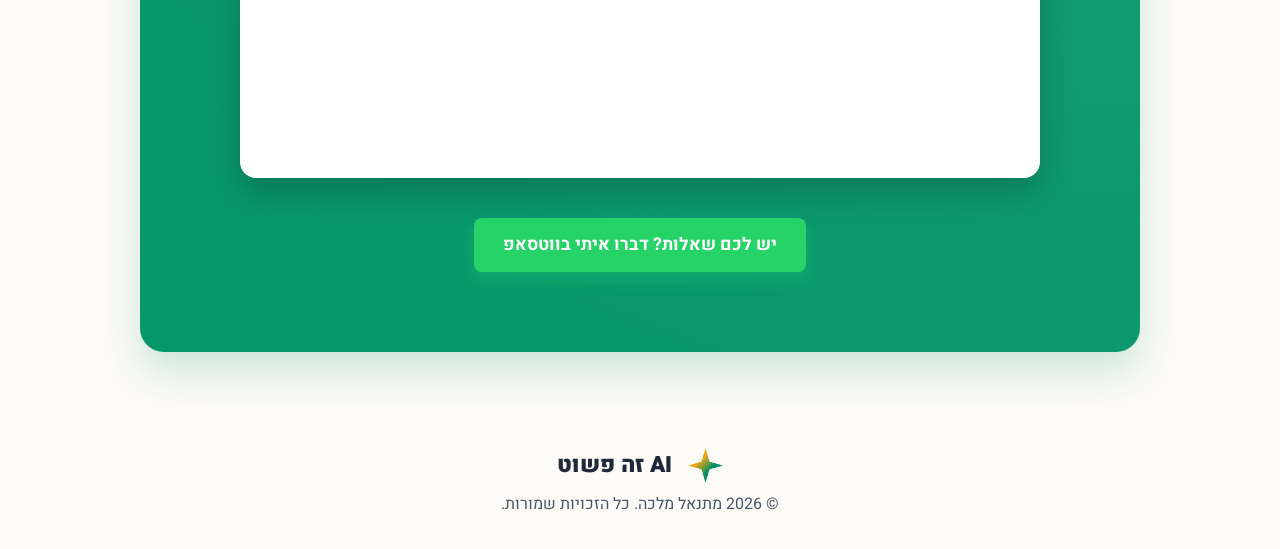
==== commit 7910f42f: "Update logo alt text and styling in index.html" ====
--- a/index.html
+++ b/index.html
@@ -454,7 +454,7 @@
     <header>
         <nav>
             <div class="logo">
-    <img src="new-logo.png" alt="AI זה פשוט" style="height: 40px; width: auto;">
+    <img src="new-logo.png" alt="אייקון רובוט" style="height: 35px; width: auto; margin-left: 8px;"> AI זה פשוט
 </div>
             <div>
                 <a href="#form" class="btn btn-primary" style="padding: 0.5rem 1.2rem; font-size: 1rem;">הרשמה למפגש (חינם)</a>
@@ -614,7 +614,7 @@
 
     <footer style="text-align: center; padding: 2rem; color: var(--text-muted); background-color: var(--bg-main);">
         <div class="logo" style="margin-bottom: 0.5rem; justify-content: center;">
-    <img src="new-logo.png" alt="AI זה פשוט" style="height: 40px; width: auto;">
+    <img src="new-logo.png" alt="אייקון רובוט" style="height: 35px; width: auto; margin-left: 8px;"> AI זה פשוט
 </div>
         <p>© 2026 מתנאל מלכה. כל הזכויות שמורות.</p>
     </footer>
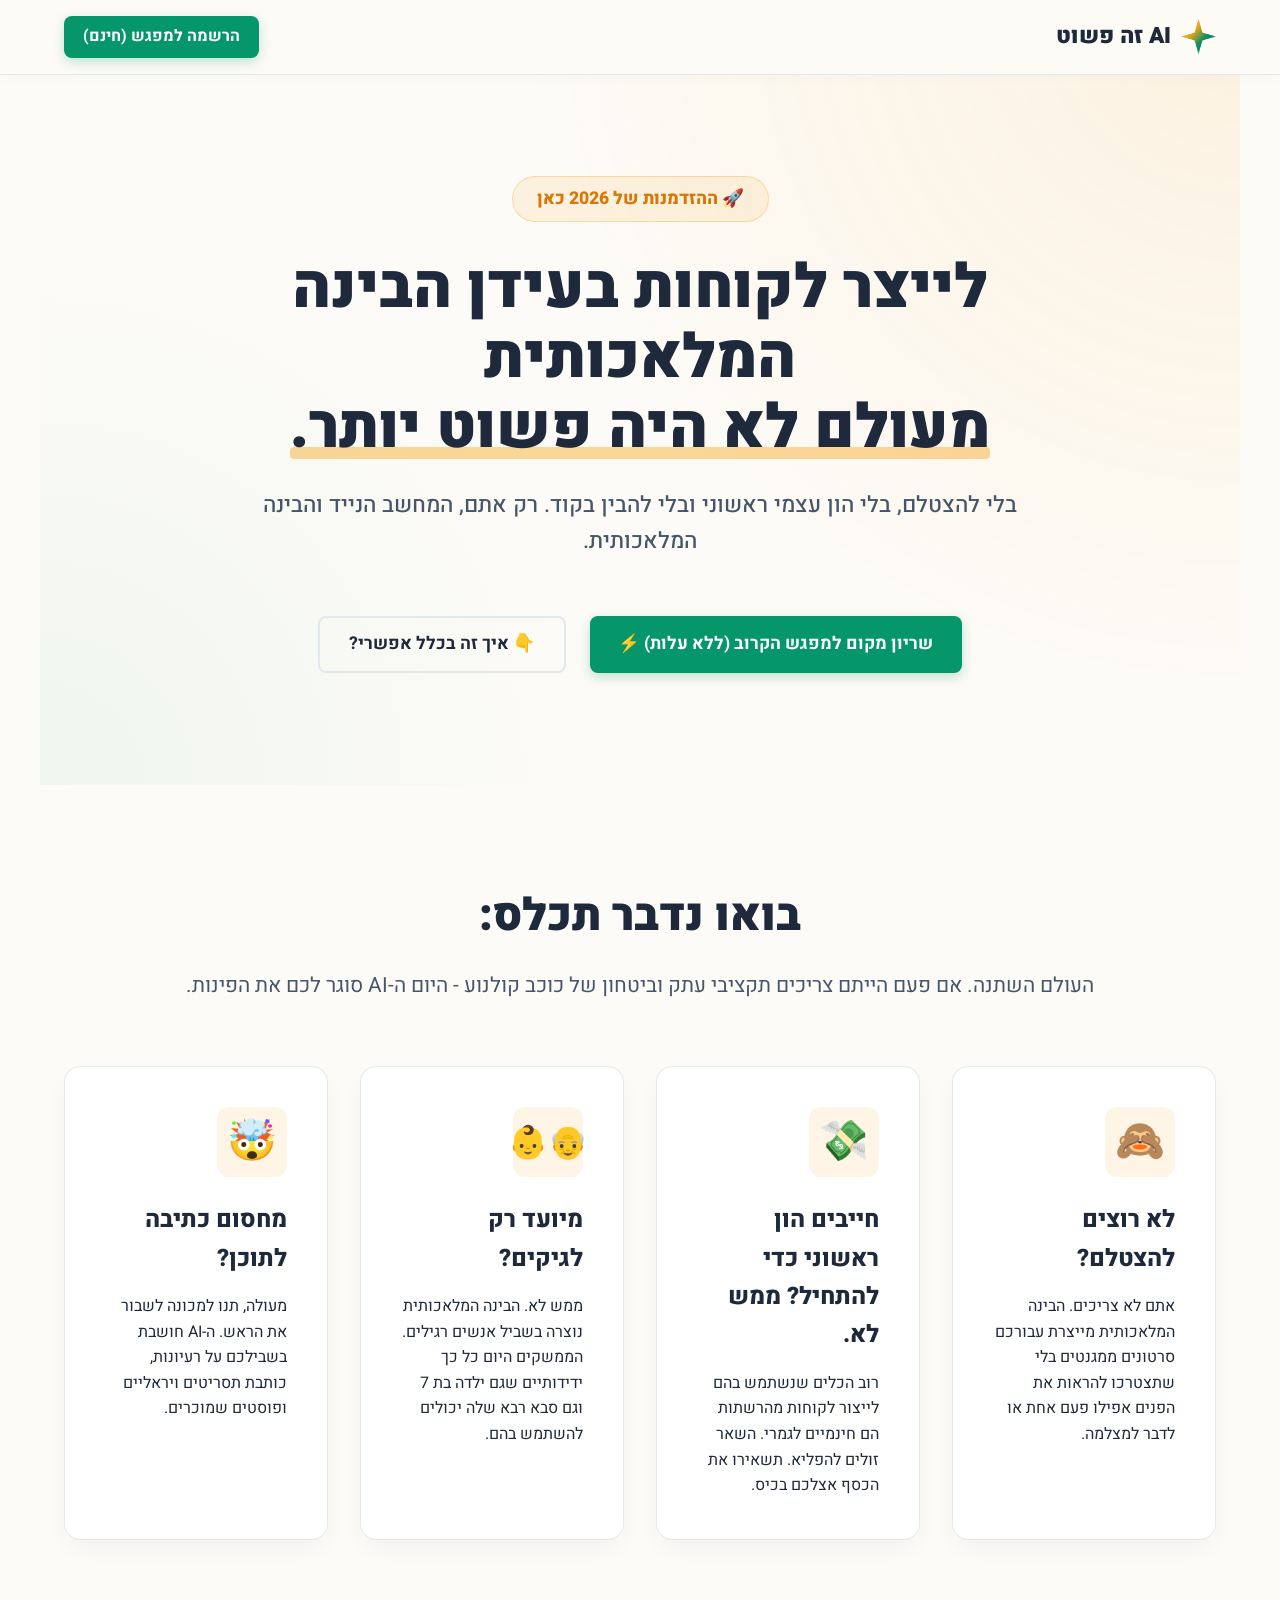
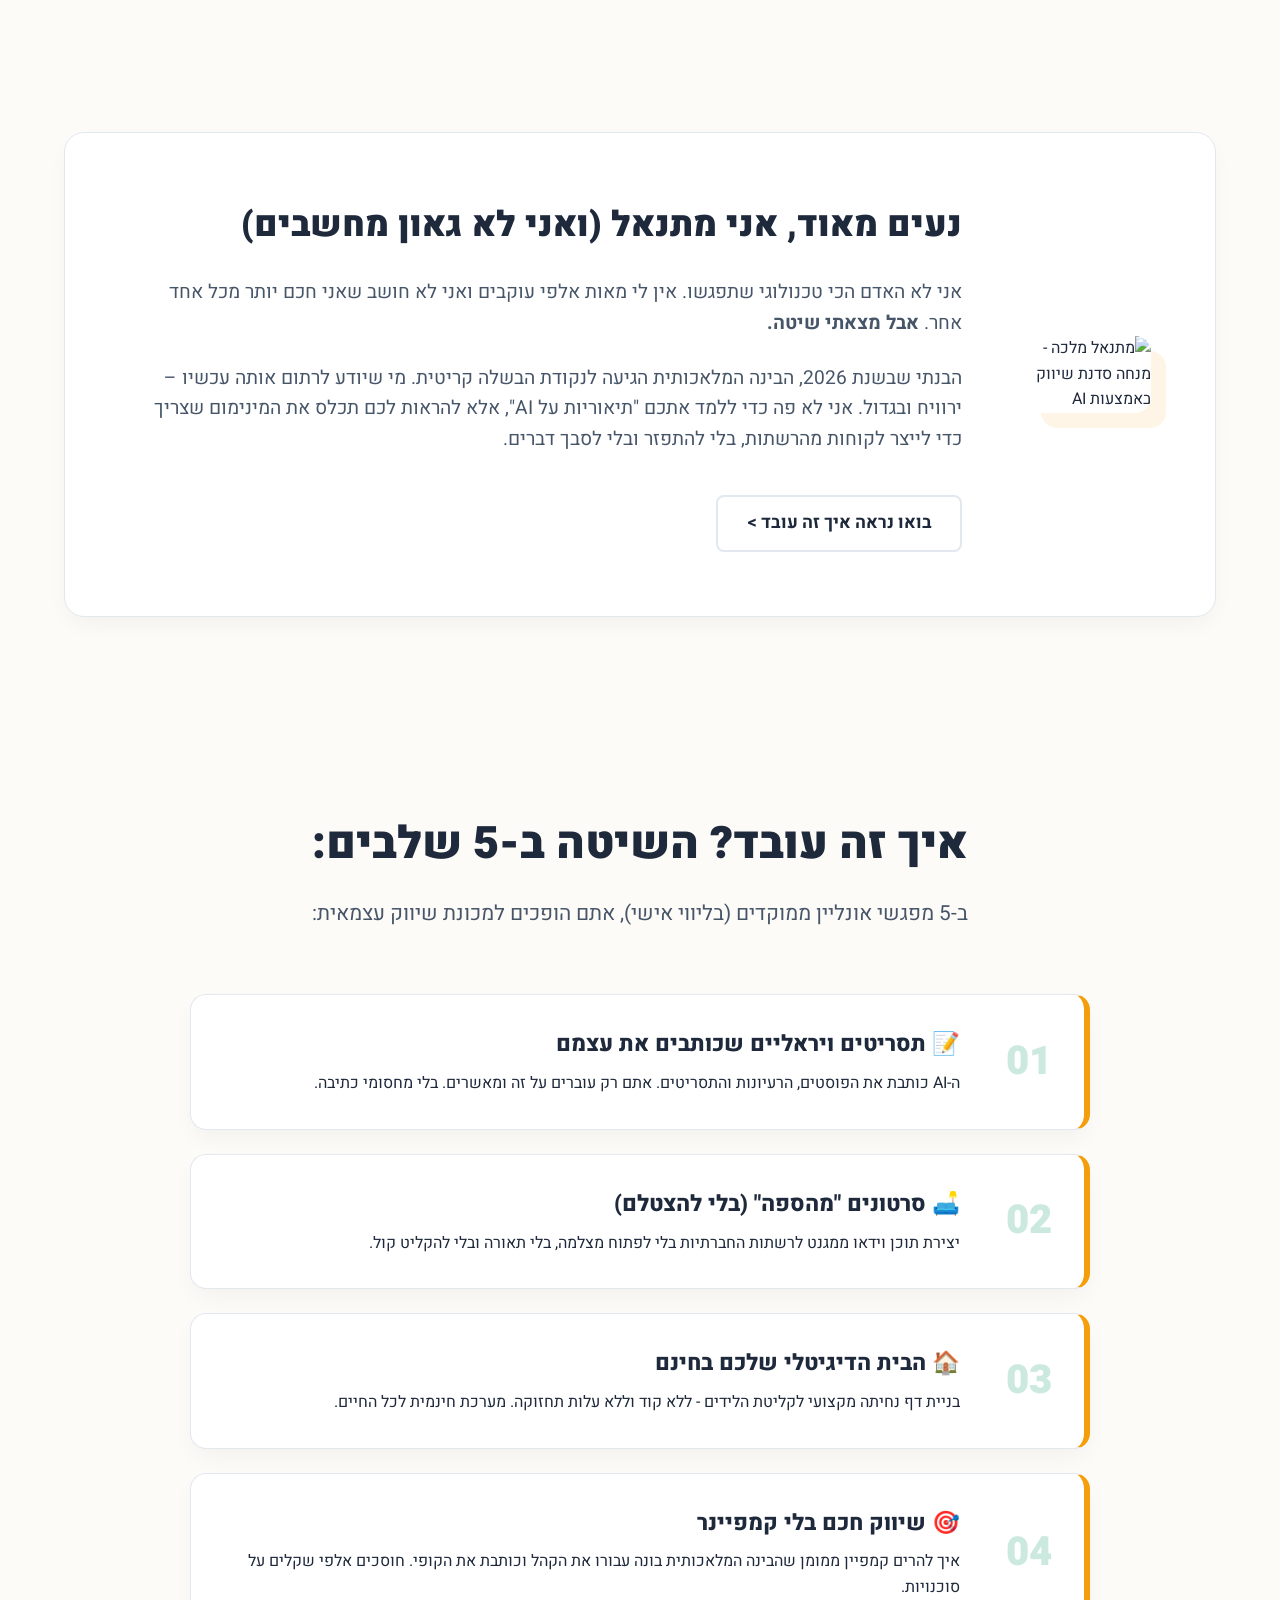
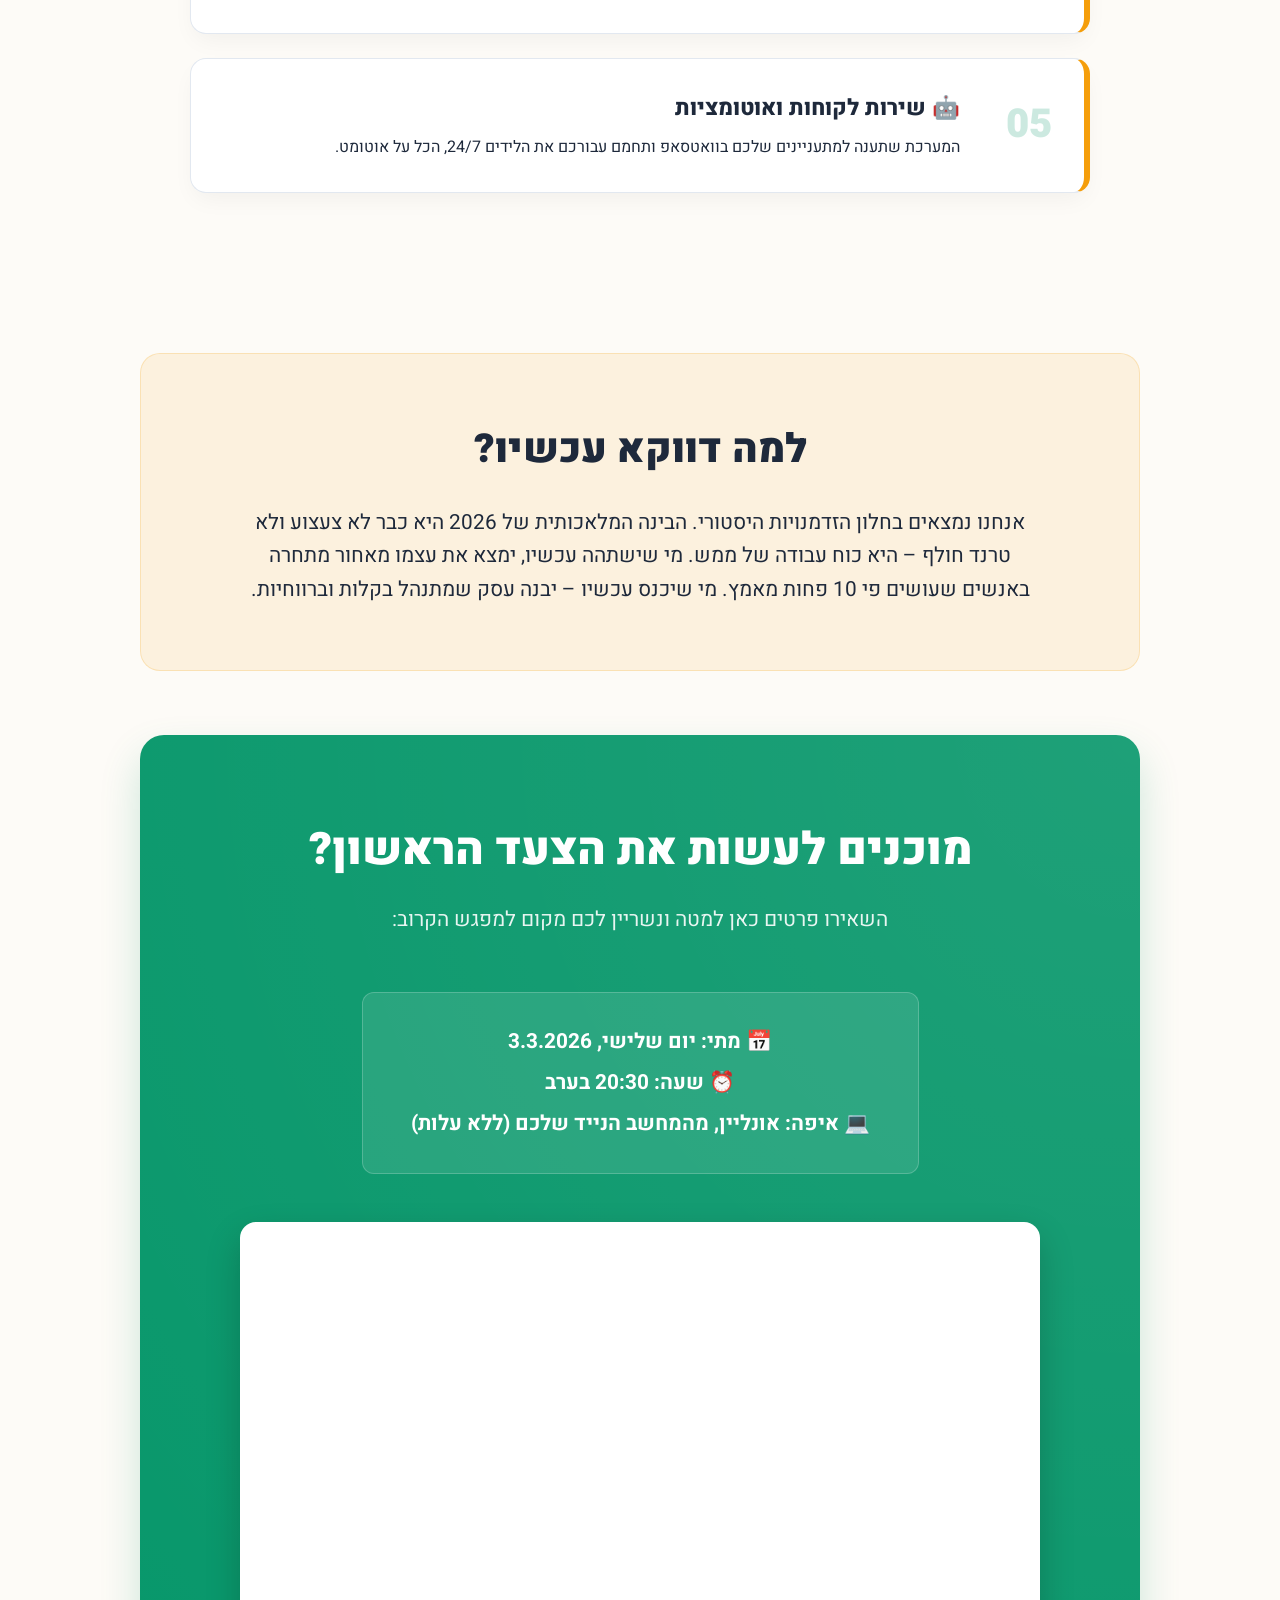
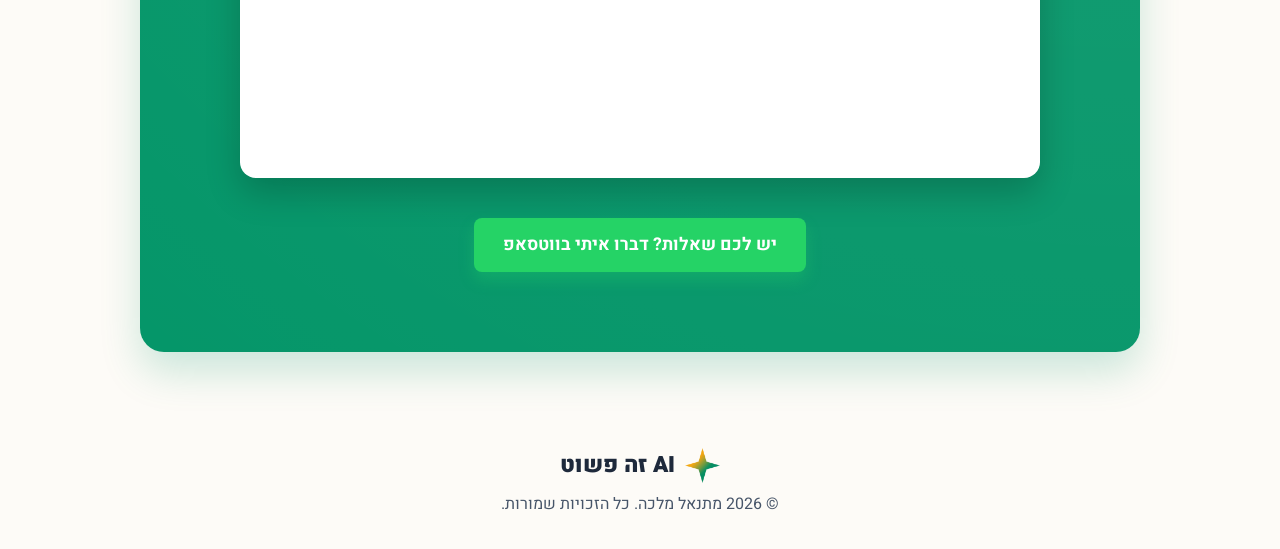
==== commit b1063347: "Adjust logo margin in header and footer" ====
--- a/index.html
+++ b/index.html
@@ -454,7 +454,7 @@
     <header>
         <nav>
             <div class="logo">
-    <img src="new-logo.png" alt="אייקון רובוט" style="height: 35px; width: auto; margin-left: 8px;"> AI זה פשוט
+    <img src="new-logo.png" alt="אייקון רובוט" style="height: 35px; width: auto; margin-left: 2px;"> AI זה פשוט
 </div>
             <div>
                 <a href="#form" class="btn btn-primary" style="padding: 0.5rem 1.2rem; font-size: 1rem;">הרשמה למפגש (חינם)</a>
@@ -614,7 +614,7 @@
 
     <footer style="text-align: center; padding: 2rem; color: var(--text-muted); background-color: var(--bg-main);">
         <div class="logo" style="margin-bottom: 0.5rem; justify-content: center;">
-    <img src="new-logo.png" alt="אייקון רובוט" style="height: 35px; width: auto; margin-left: 8px;"> AI זה פשוט
+    <img src="new-logo.png" alt="אייקון רובוט" style="height: 35px; width: auto; margin-left: 2px;"> AI זה פשוט
 </div>
         <p>© 2026 מתנאל מלכה. כל הזכויות שמורות.</p>
     </footer>
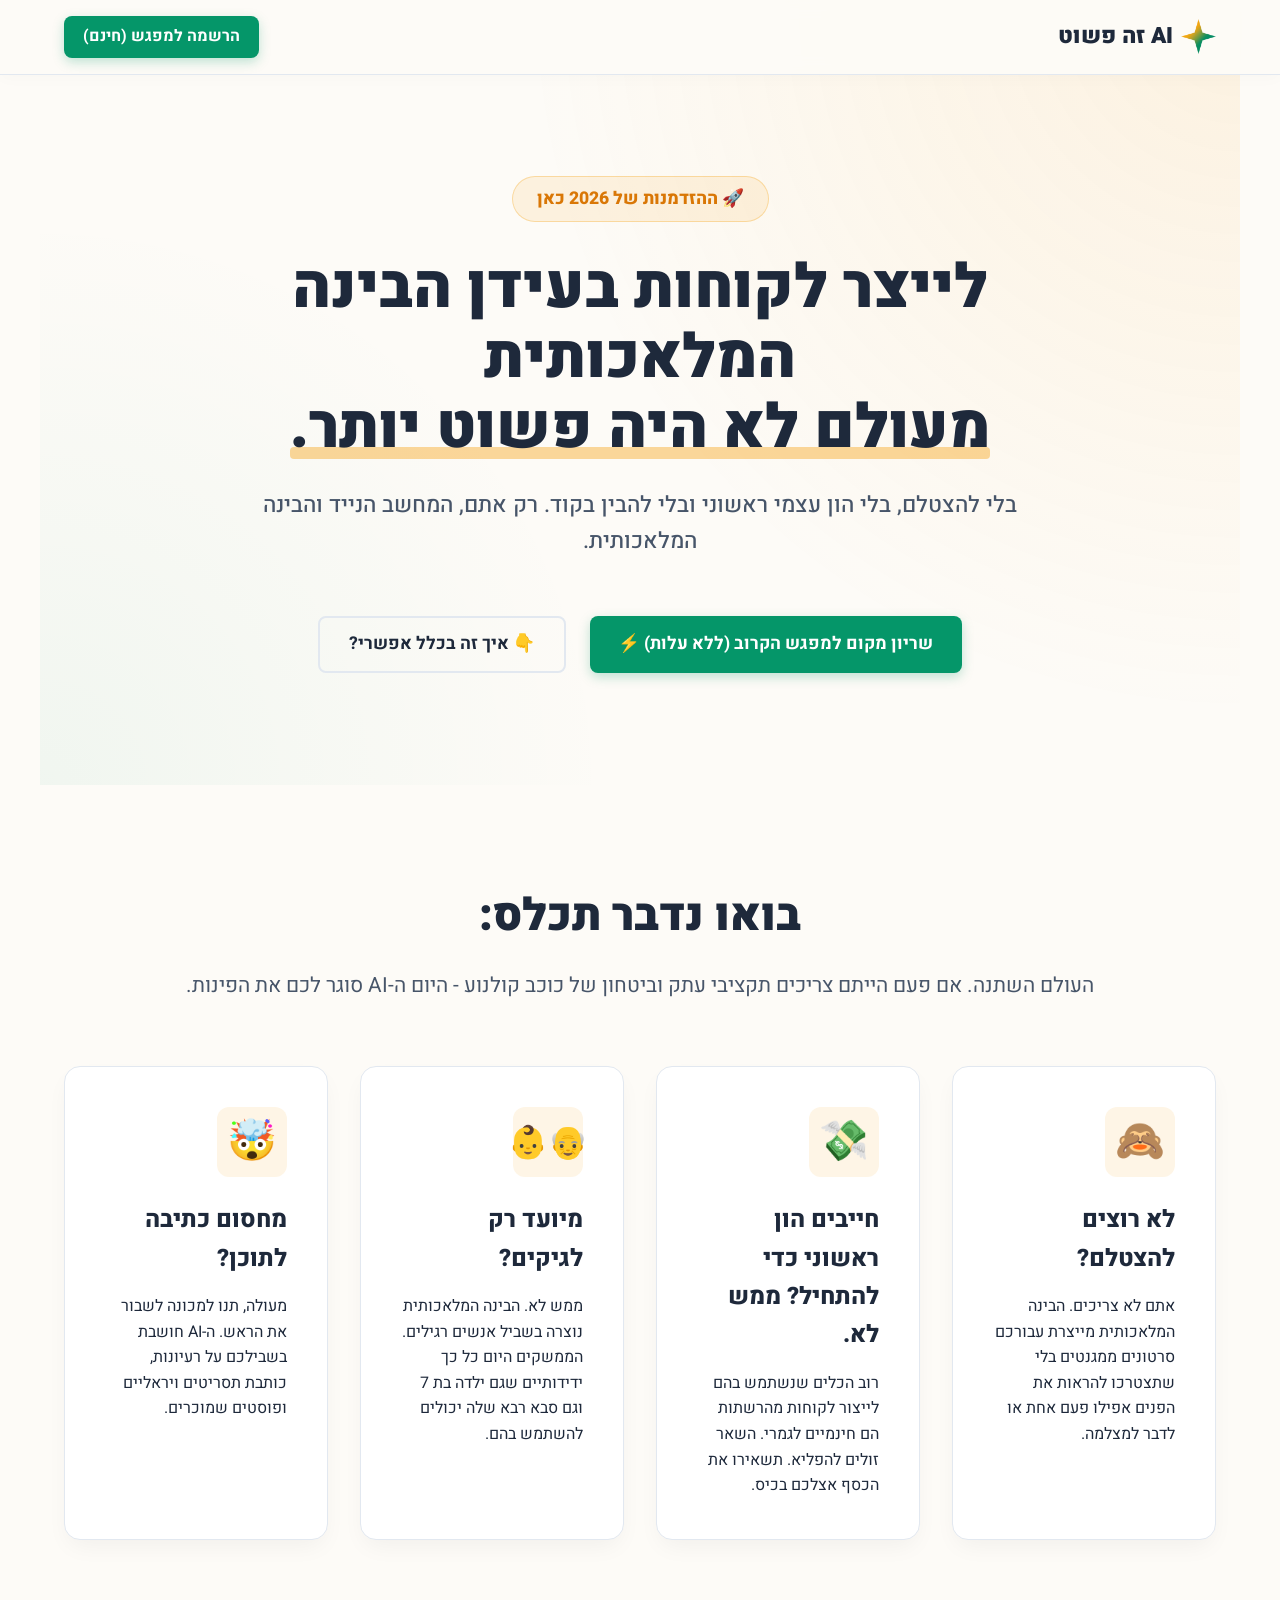
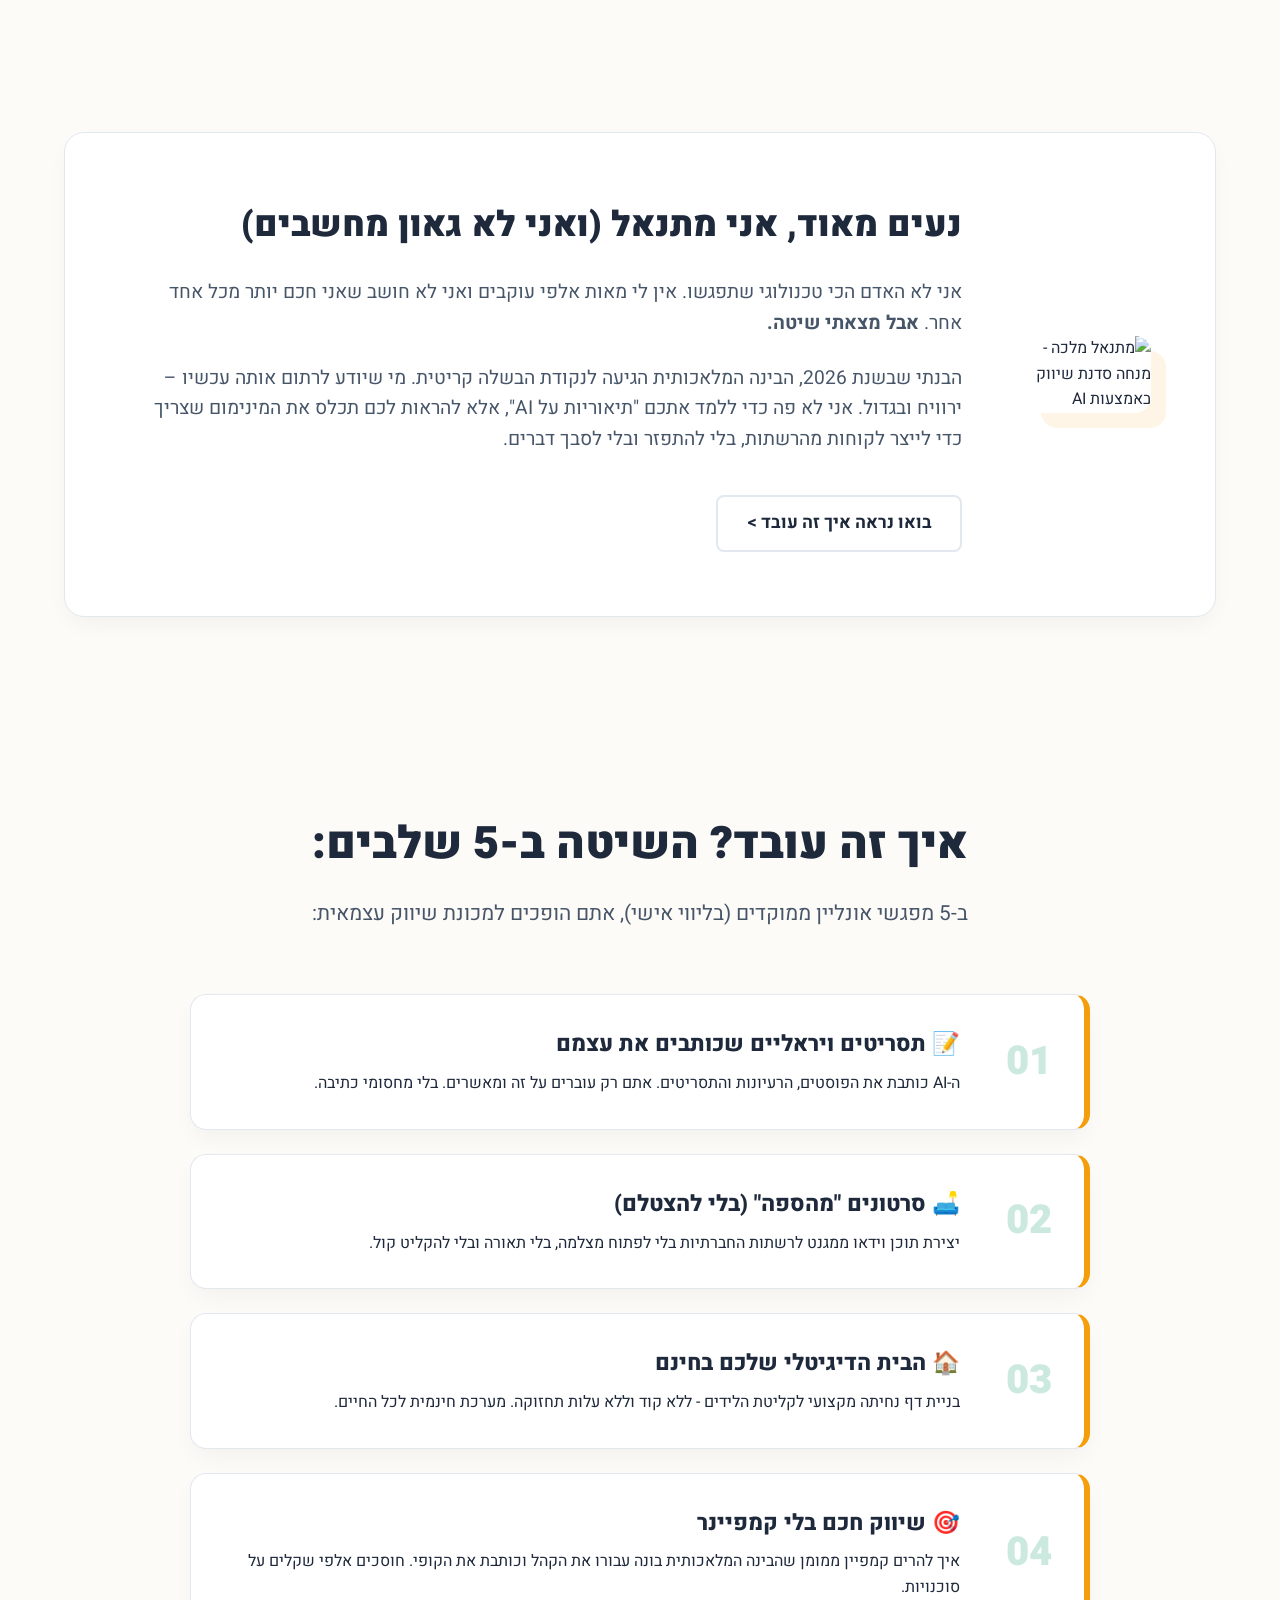
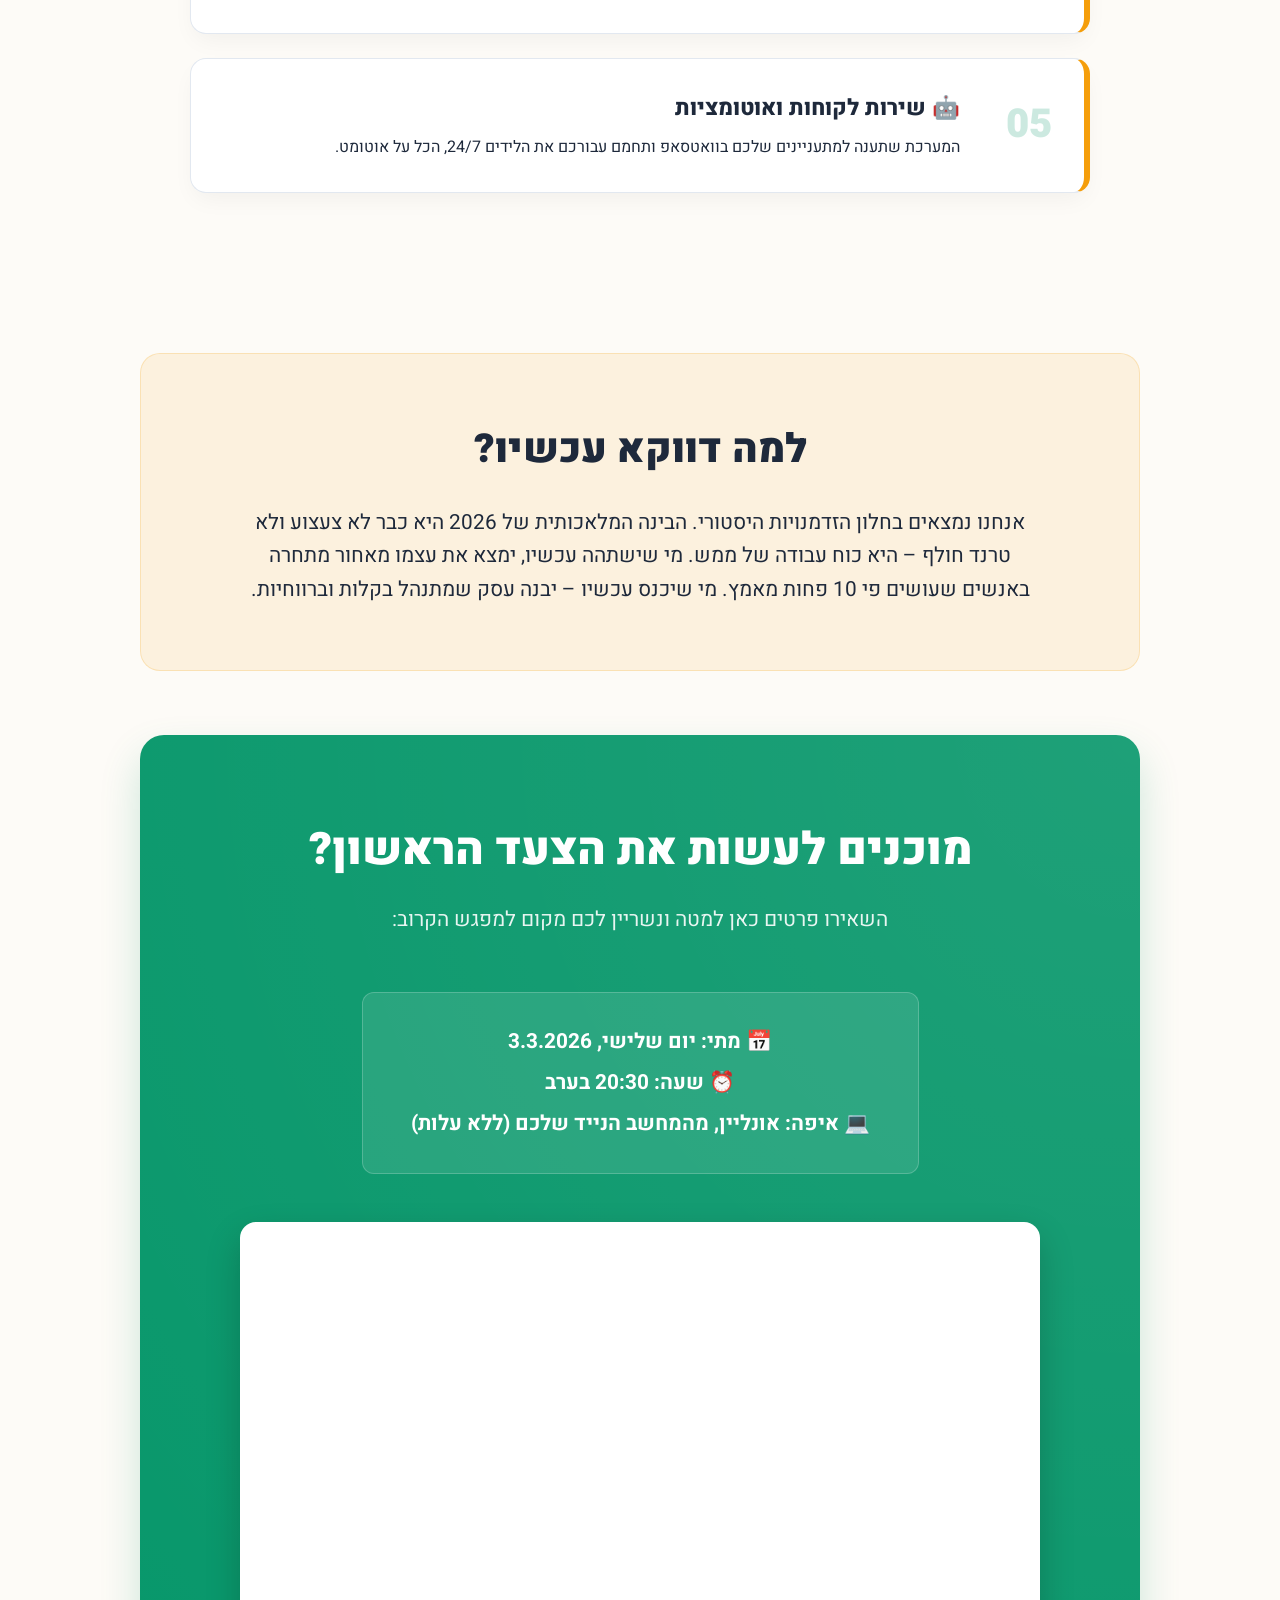
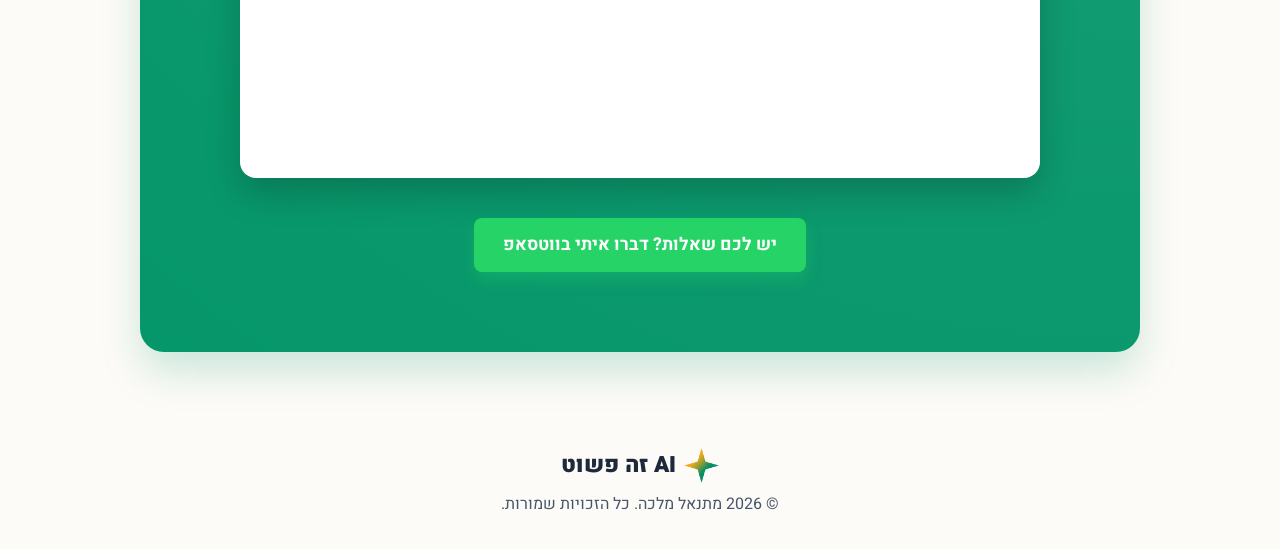
==== commit b3f56f9f: "Update logo image style in header and footer Removed margin-left from logo image in header and foote" ====
--- a/index.html
+++ b/index.html
@@ -454,7 +454,7 @@
     <header>
         <nav>
             <div class="logo">
-    <img src="new-logo.png" alt="אייקון רובוט" style="height: 35px; width: auto; margin-left: 2px;"> AI זה פשוט
+    <img src="new-logo.png" alt="אייקון רובוט" style="height: 35px; width: auto;"> AI זה פשוט
 </div>
             <div>
                 <a href="#form" class="btn btn-primary" style="padding: 0.5rem 1.2rem; font-size: 1rem;">הרשמה למפגש (חינם)</a>
@@ -614,7 +614,7 @@
 
     <footer style="text-align: center; padding: 2rem; color: var(--text-muted); background-color: var(--bg-main);">
         <div class="logo" style="margin-bottom: 0.5rem; justify-content: center;">
-    <img src="new-logo.png" alt="אייקון רובוט" style="height: 35px; width: auto; margin-left: 2px;"> AI זה פשוט
+    <img src="new-logo.png" alt="אייקון רובוט" style="height: 35px; width: auto;"> AI זה פשוט
 </div>
         <p>© 2026 מתנאל מלכה. כל הזכויות שמורות.</p>
     </footer>
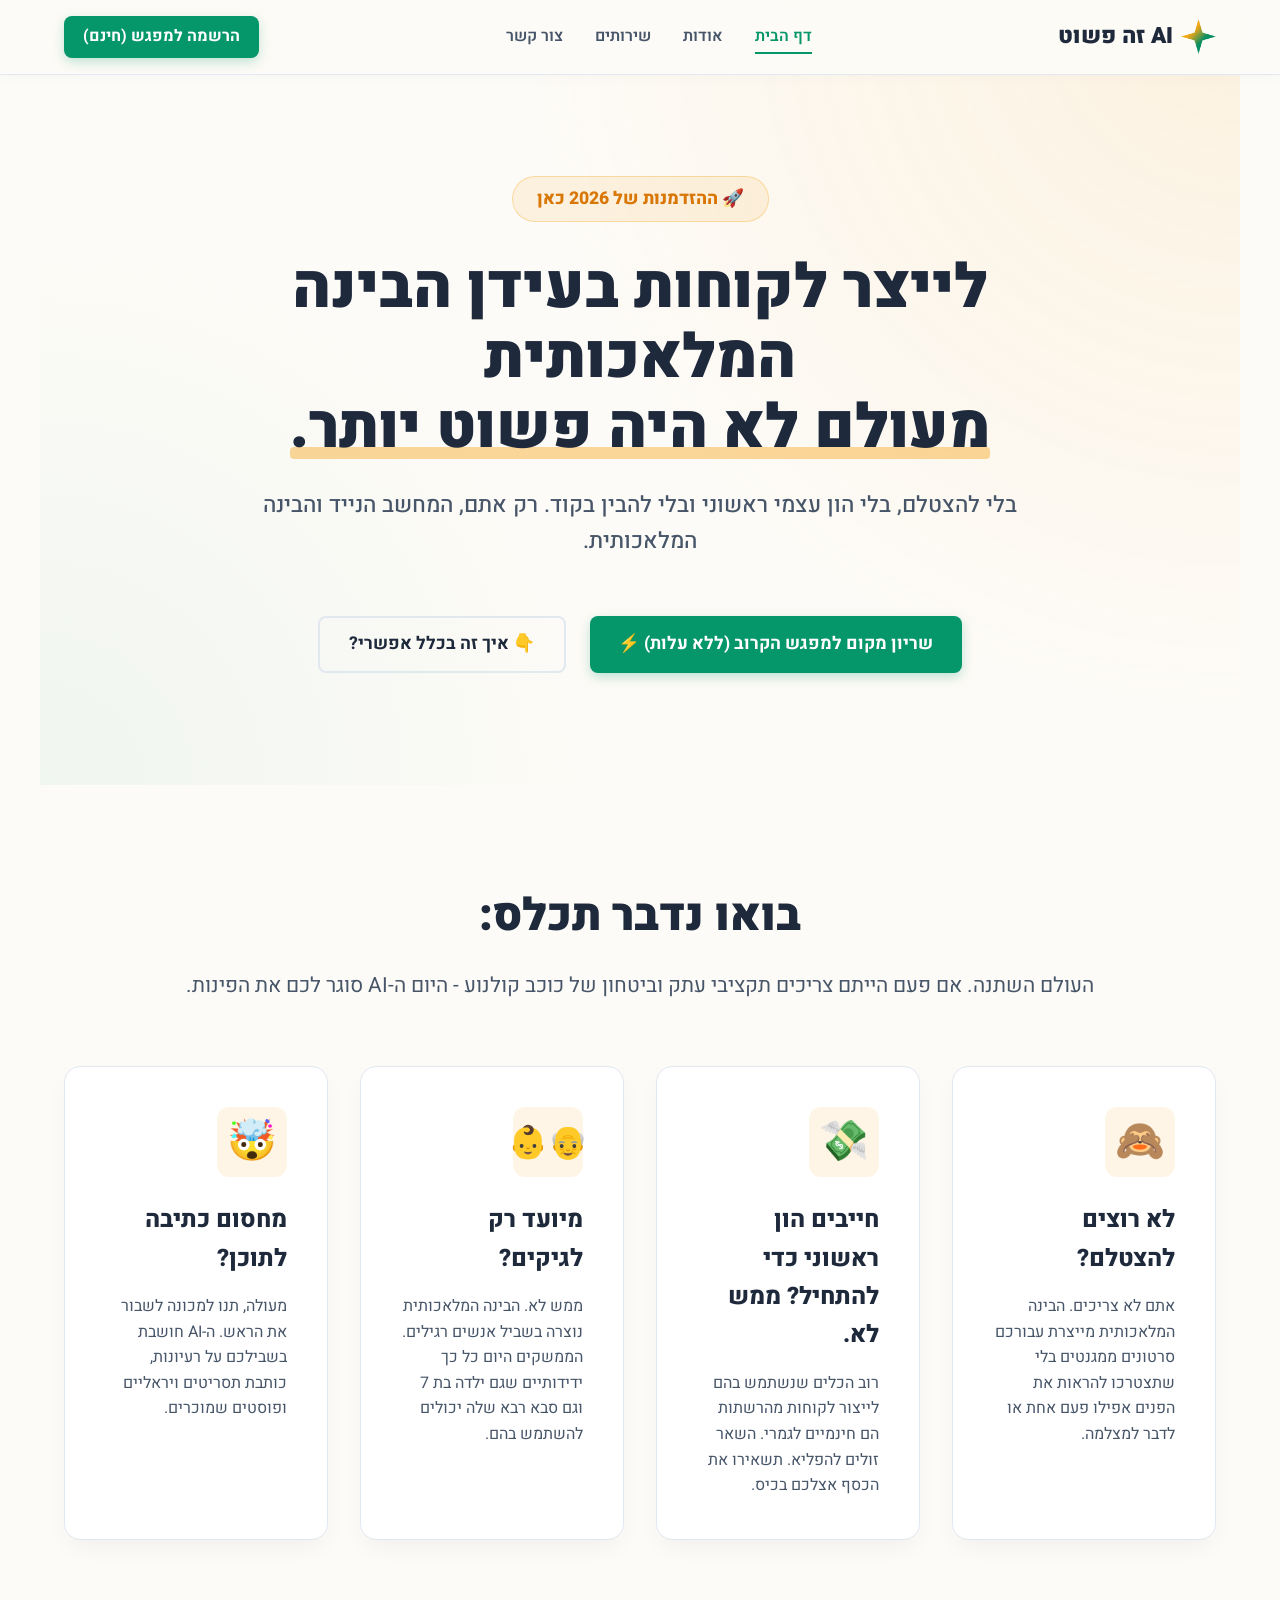
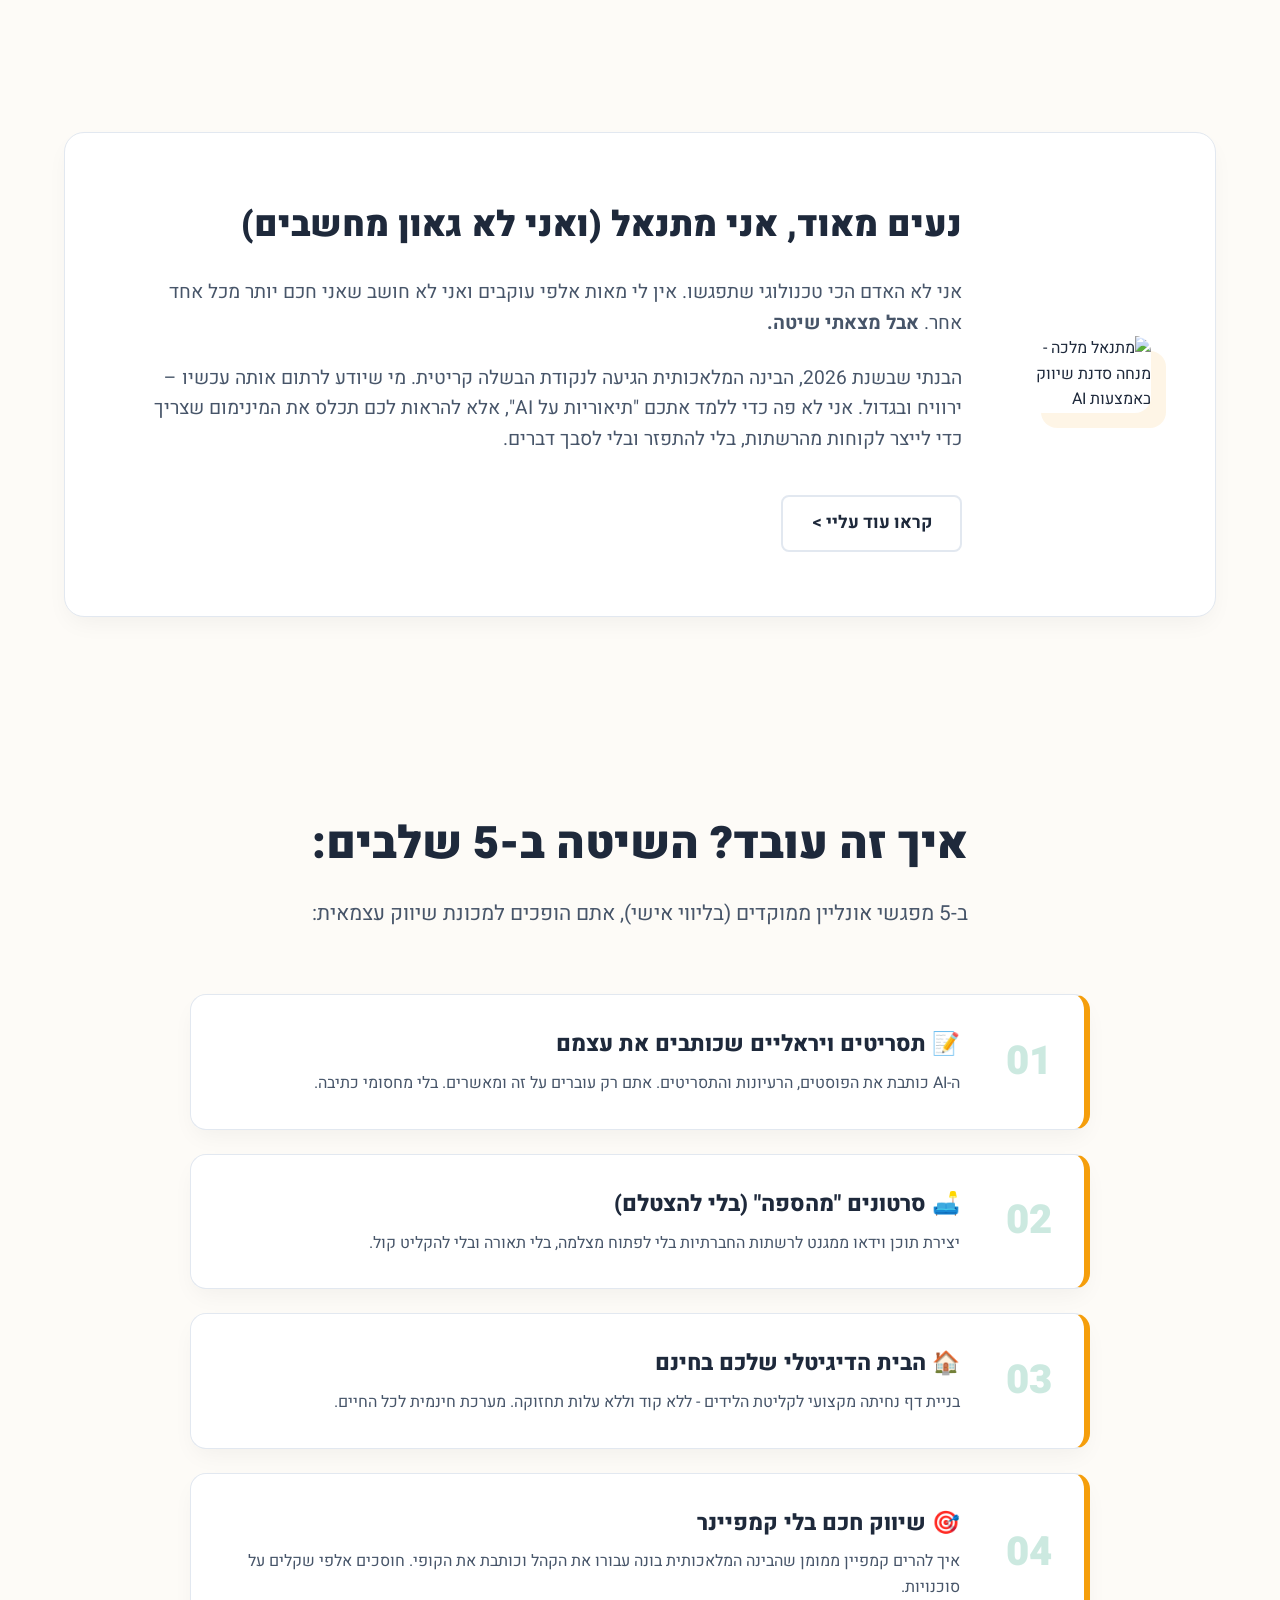
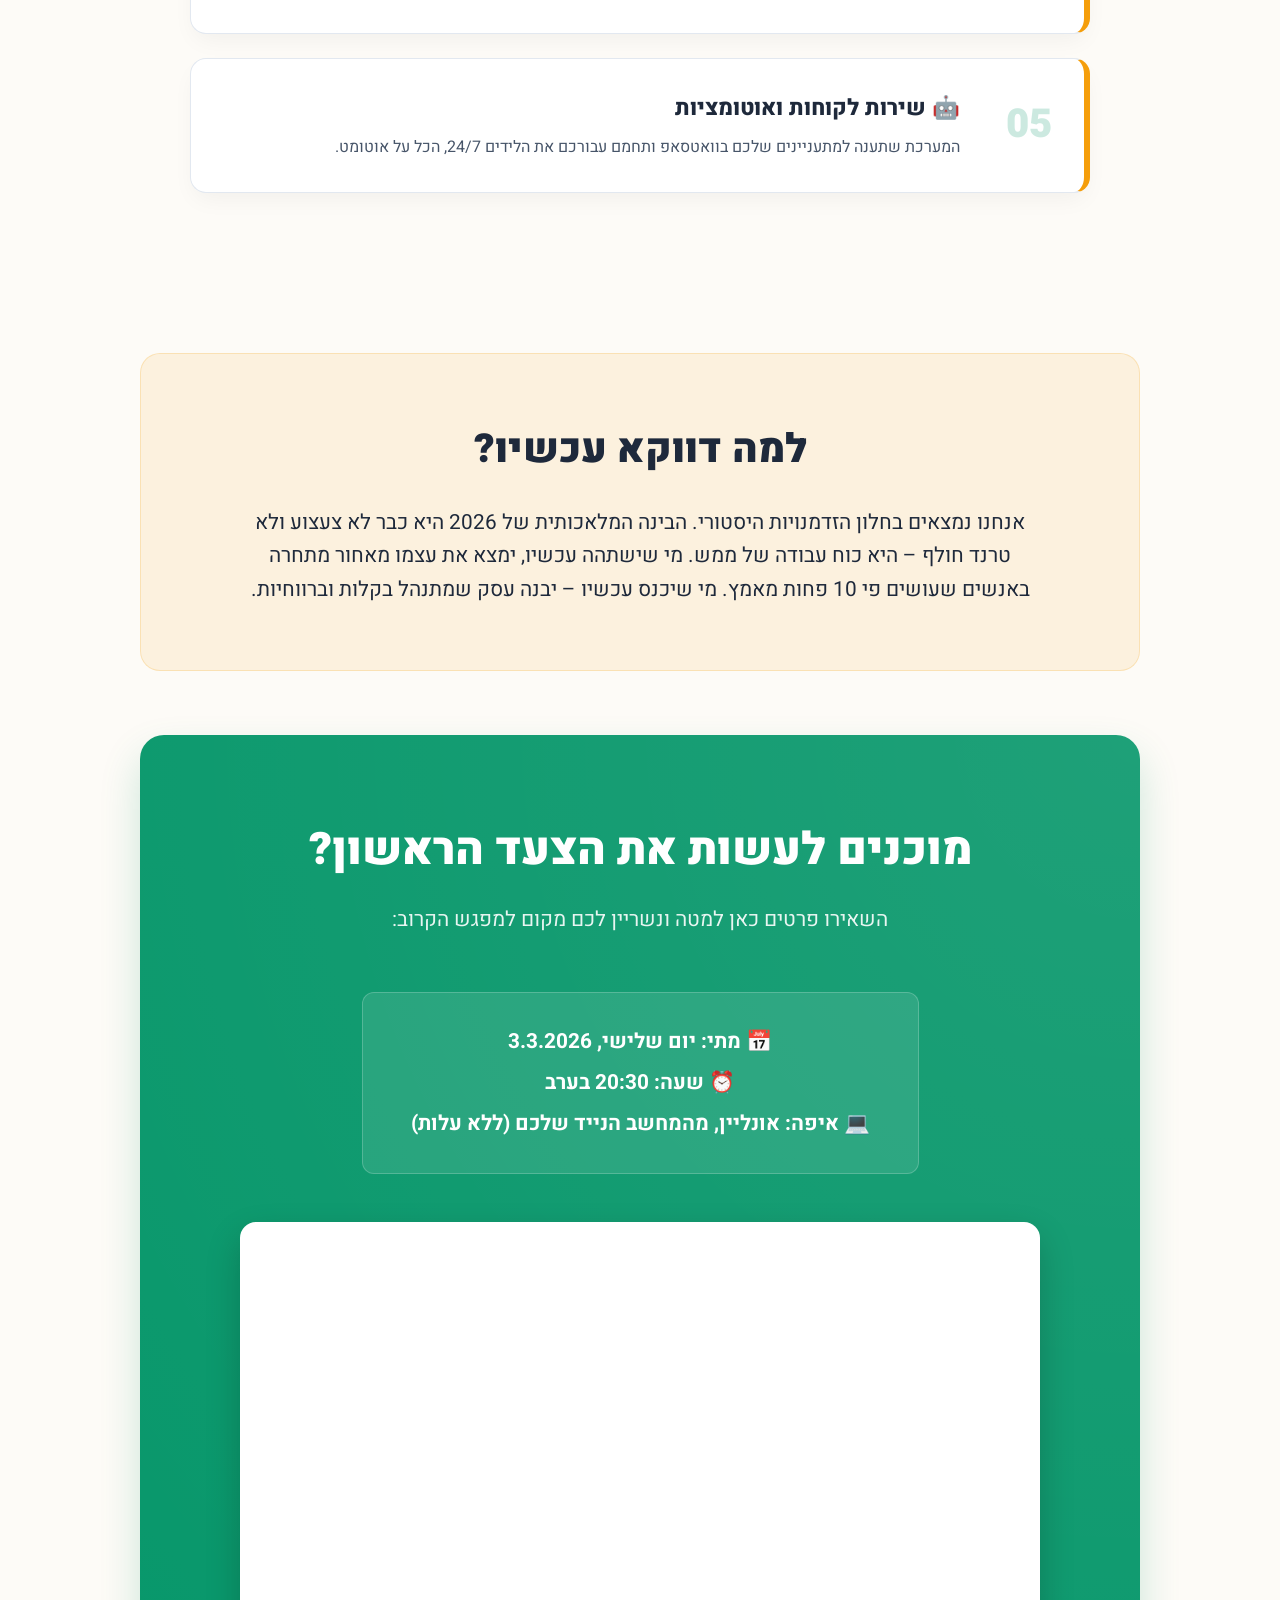
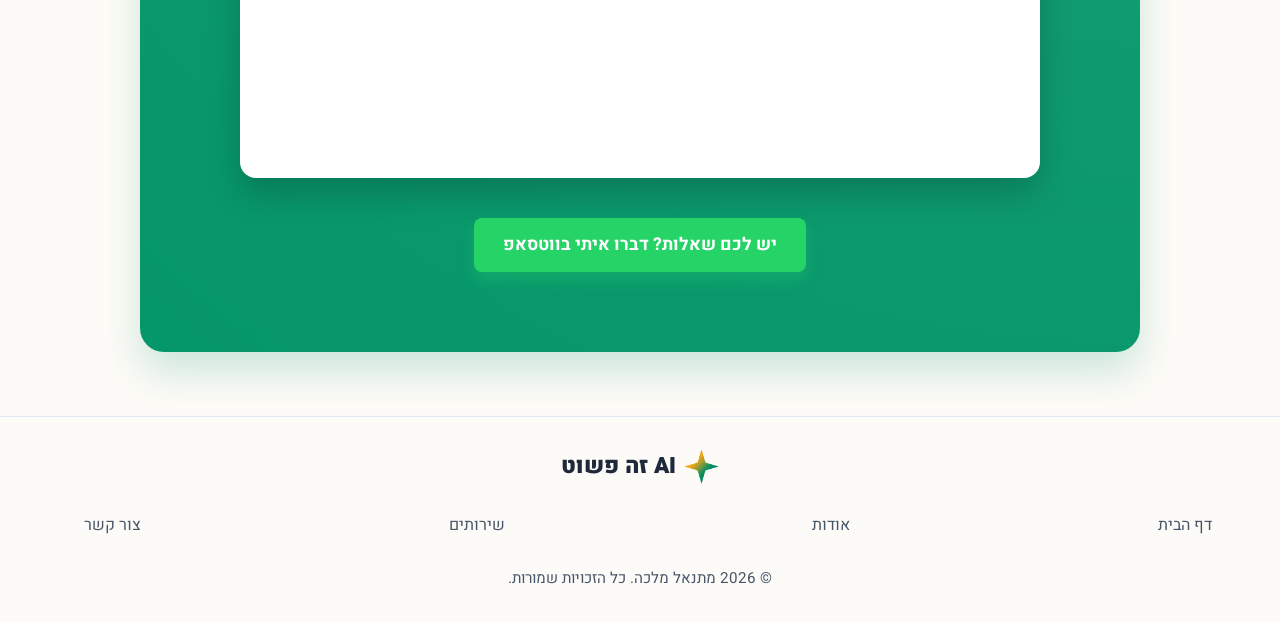
==== commit 8a4ef0ad: "refactor: convert single-page landing to multi-page site Infrastructure changes: - Extract all inlin" ====
--- a/index.html
+++ b/index.html
@@ -3,466 +3,60 @@
 <head>
     <meta charset="UTF-8">
     <meta name="viewport" content="width=device-width, initial-scale=1.0, maximum-scale=1.0, user-scalable=no">
-    
+
     <title>AI זה פשוט | שיווק באמצעות AI</title>
     <meta name="description" content="לייצר לקוחות בעידן הבינה המלאכותית מעולם לא היה פשוט יותר. הירשמו למפגש הקרוב לגלות איך לייצר לקוחות באמצעות AI.">
 
     <meta name="google-site-verification" content="sAm4rG33j3aX1pn1mkC-oOUQIrgvXnTcSe43kkefpio" />
-    
+
     <link rel="preconnect" href="https://fonts.googleapis.com">
     <link rel="preconnect" href="https://fonts.gstatic.com" crossorigin>
     <link href="https://fonts.googleapis.com/css2?family=Heebo:wght@300;400;500;700;800;900&display=swap" rel="stylesheet">
+
     <link rel="apple-touch-icon" sizes="180x180" href="/apple-touch-icon.png">
-<link rel="icon" type="image/png" sizes="32x32" href="/favicon-32x32.png">
-<link rel="icon" type="image/png" sizes="16x16" href="/favicon-16x16.png">
-<link rel="manifest" href="/site.webmanifest">
-<link rel="icon" type="image/x-icon" href="/favicon.ico?v=2">
-    
-    <style>
-        * {
-            margin: 0;
-            padding: 0;
-            box-sizing: border-box;
-        }
-
-        html, body {
-            overflow-x: hidden;
-            width: 100%;
-            scroll-behavior: smooth;
-        }
-
-        :root {
-            /* רקע בהיר, חמים ומרגיע לעין */
-            --bg-main: #fdfbf7; 
-            --bg-card: #ffffff;
-            
-            /* צבעי המותג החדשים - נעימים ומשדרים כסף ועשייה */
-            --accent-green: #059669; /* ירוק אמרלד/כסף - עשיר ונעים */
-            --accent-green-hover: #047857;
-            --accent-yellow: #f59e0b; /* צהוב-זהב חם לאנרגיה והדגשות */
-            --accent-yellow-light: rgba(245, 158, 11, 0.1);
-            
-            /* צבעי טקסט ברורים ונוחים */
-            --text-dark: #1e293b;
-            --text-muted: #475569;
-            --border-soft: #e2e8f0;
-            
-            --card-shadow: 0 10px 25px -5px rgba(0, 0, 0, 0.05);
-            --hover-shadow: 0 20px 35px -5px rgba(5, 150, 105, 0.1);
-        }
-
-        body {
-            font-family: 'Heebo', sans-serif;
-            background-color: var(--bg-main);
-            color: var(--text-dark);
-            line-height: 1.6;
-        }
-
-        /* סרגל ניווט נקי */
-        header {
-            position: fixed;
-            top: 0; left: 0; right: 0;
-            background: rgba(253, 251, 247, 0.95);
-            backdrop-filter: blur(8px);
-            z-index: 1000;
-            border-bottom: 1px solid var(--border-soft);
-            box-shadow: 0 4px 15px rgba(0,0,0,0.02);
-        }
-
-        nav {
-            max-width: 1200px;
-            margin: 0 auto;
-            padding: 1rem 1.5rem;
-            display: flex;
-            justify-content: space-between;
-            align-items: center;
-        }
-
-        .logo {
-            font-size: 1.4rem;
-            font-weight: 900;
-            color: var(--text-dark);
-            display: flex;
-            align-items: center;
-            gap: 0.5rem;
-        }
-
-        /* כפתורים אלגנטיים ולא מסנוורים */
-        .btn {
-            padding: 0.8rem 1.8rem;
-            border-radius: 8px; /* חזרנו לפינות מעוגלות עדינות, יותר עסקי */
-            font-size: 1.1rem;
-            font-weight: 700;
-            cursor: pointer;
-            text-decoration: none;
-            display: inline-flex;
-            align-items: center;
-            justify-content: center;
-            transition: all 0.3s ease;
-            border: none;
-        }
-
-        .btn-primary {
-            background-color: var(--accent-green);
-            color: white;
-            box-shadow: 0 4px 12px rgba(5, 150, 105, 0.25);
-        }
-
-        .btn-primary:hover {
-            background-color: var(--accent-green-hover);
-            transform: translateY(-2px);
-            box-shadow: 0 8px 20px rgba(5, 150, 105, 0.35);
-        }
-
-        .btn-outline {
-            background-color: transparent;
-            color: var(--text-dark);
-            border: 2px solid var(--border-soft);
-        }
-
-        .btn-outline:hover {
-            border-color: var(--accent-yellow);
-            color: var(--accent-yellow);
-            background-color: var(--accent-yellow-light);
-        }
-
-        /* סקשן גיבור (Hero) נעים אבל אנרגטי */
-        .hero {
-            padding: 11rem 1.5rem 7rem;
-            text-align: center;
-            position: relative;
-            background: radial-gradient(circle at top right, var(--accent-yellow-light), transparent 50%),
-                        radial-gradient(circle at bottom left, rgba(5, 150, 105, 0.05), transparent 40%);
-        }
-
-        .hero-content {
-            max-width: 900px;
-            margin: 0 auto;
-            position: relative;
-            z-index: 2;
-        }
-
-        .urgency-badge {
-            display: inline-block;
-            background-color: var(--accent-yellow-light);
-            color: #d97706; /* זהב כהה לקריאות */
-            border: 1px solid rgba(245, 158, 11, 0.3);
-            padding: 0.5rem 1.5rem;
-            border-radius: 50px;
-            font-size: 1.1rem;
-            font-weight: 800;
-            margin-bottom: 2rem;
-        }
-
-        h1 {
-            font-size: 3.8rem;
-            font-weight: 900;
-            line-height: 1.15;
-            margin-bottom: 1.5rem;
-            color: var(--text-dark);
-        }
-
-        h1 span {
-            position: relative;
-            display: inline-block;
-        }
-
-        /* פס הדגשה צהוב מתחת לטקסט */
-        h1 span::after {
-            content: '';
-            position: absolute;
-            bottom: 5px;
-            left: 0;
-            width: 100%;
-            height: 12px;
-            background-color: var(--accent-yellow);
-            opacity: 0.4;
-            z-index: -1;
-            border-radius: 4px;
-        }
-
-        .subtitle {
-            font-size: 1.4rem;
-            font-weight: 500;
-            margin-bottom: 3.5rem;
-            color: var(--text-muted);
-            max-width: 800px;
-            margin-left: auto;
-            margin-right: auto;
-        }
-
-        .hero-cta {
-            display: flex;
-            gap: 1.5rem;
-            justify-content: center;
-            flex-wrap: wrap;
-        }
-
-        section {
-            padding: 6rem 1.5rem;
-            max-width: 1200px;
-            margin: 0 auto;
-        }
-
-        h2 {
-            font-size: 2.8rem;
-            font-weight: 900;
-            text-align: center;
-            margin-bottom: 1rem;
-            color: var(--text-dark);
-        }
-
-        .section-subtitle {
-            text-align: center;
-            font-size: 1.3rem;
-            color: var(--text-muted);
-            margin-bottom: 4rem;
-        }
-
-        /* כרטיסיות נקיות */
-        .card {
-            background: var(--bg-card);
-            padding: 2.5rem;
-            border-radius: 16px;
-            box-shadow: var(--card-shadow);
-            border: 1px solid var(--border-soft);
-            transition: all 0.3s ease;
-            position: relative;
-            overflow: hidden;
-        }
-
-        /* פס ירוק עדין בחלק העליון של הכרטיסייה במעבר עכבר */
-        .card::before {
-            content: '';
-            position: absolute;
-            top: 0; left: 0; right: 0;
-            height: 4px;
-            background-color: var(--accent-green);
-            transform: scaleX(0);
-            transition: transform 0.3s ease;
-            transform-origin: right;
-        }
-
-        .card:hover {
-            transform: translateY(-5px);
-            box-shadow: var(--hover-shadow);
-            border-color: rgba(5, 150, 105, 0.2);
-        }
-
-        .card:hover::before {
-            transform: scaleX(1);
-        }
-
-        .problem-grid {
-            display: grid;
-            grid-template-columns: repeat(auto-fit, minmax(260px, 1fr));
-            gap: 2rem;
-        }
-
-        .card-icon {
-            font-size: 2.5rem;
-            margin-bottom: 1.5rem;
-            display: inline-flex;
-            align-items: center;
-            justify-content: center;
-            width: 70px;
-            height: 70px;
-            background-color: var(--accent-yellow-light);
-            color: var(--accent-yellow);
-            border-radius: 12px;
-        }
-
-        .card-title {
-            font-size: 1.5rem;
-            font-weight: 800;
-            margin-bottom: 1rem;
-            color: var(--text-dark);
-        }
-
-        /* על עצמי */
-        .about-section {
-            background: var(--bg-card);
-            border-radius: 20px;
-            padding: 4rem;
-            display: flex;
-            align-items: center;
-            gap: 4rem;
-            box-shadow: var(--card-shadow);
-            border: 1px solid var(--border-soft);
-        }
-
-        .about-image img {
-            width: 100%;
-            max-width: 450px; /* תוקן ל-450px כדי שהתמונה תהיה גדולה יותר במחשב */
-            border-radius: 16px;
-            box-shadow: 15px 15px 0px var(--accent-yellow-light);
-        }
-
-        .about-content h3 {
-            font-size: 2.2rem;
-            font-weight: 900;
-            color: var(--text-dark);
-            margin-bottom: 1.5rem;
-        }
-
-        .about-text {
-            font-size: 1.2rem;
-            color: var(--text-muted);
-            margin-bottom: 1.5rem;
-        }
-
-        /* לוח זמנים / שיטה */
-        .schedule-container {
-            max-width: 900px;
-            margin: 0 auto;
-            display: flex;
-            flex-direction: column;
-            gap: 1.5rem;
-        }
-
-        .step-card {
-            display: flex;
-            align-items: center;
-            gap: 2rem;
-            background: var(--bg-card);
-            padding: 2rem;
-            border-radius: 16px;
-            box-shadow: var(--card-shadow);
-            border: 1px solid var(--border-soft);
-            border-right: 6px solid var(--accent-yellow);
-            transition: transform 0.3s ease;
-        }
-
-        .step-card:hover {
-            transform: translateX(-8px);
-            border-right-color: var(--accent-green);
-        }
-
-        .step-number {
-            font-size: 2.5rem;
-            font-weight: 900;
-            color: var(--accent-green);
-            opacity: 0.2;
-            line-height: 1;
-            min-width: 60px;
-        }
-
-        .step-content h4 {
-            font-size: 1.4rem;
-            font-weight: 800;
-            margin-bottom: 0.5rem;
-            color: var(--text-dark);
-        }
-
-        /* למה דווקא עכשיו - עיצוב תואם למותג החדש */
-        .why-now-section {
-            background-color: var(--accent-yellow-light);
-            border-radius: 20px;
-            padding: 4rem 2rem;
-            text-align: center;
-            max-width: 1000px;
-            margin: 4rem auto 0;
-            border: 1px solid rgba(245, 158, 11, 0.2);
-        }
-        
-        .why-now-section h2 {
-            font-size: 2.5rem;
-            margin-bottom: 1.5rem;
-        }
-
-        .why-now-section p {
-            font-size: 1.3rem;
-            color: var(--text-dark);
-            max-width: 800px;
-            margin: 0 auto;
-        }
-
-        /* קריאה לפעולה סופית - מעוצב כבלוק בולט אבל נעים */
-        .final-cta {
-            background-color: var(--accent-green);
-            background-image: radial-gradient(circle at top right, rgba(255,255,255,0.1), transparent);
-            padding: 5rem 1.5rem;
-            text-align: center;
-            color: white;
-            border-radius: 24px;
-            margin: 4rem auto;
-            max-width: 1000px;
-            box-shadow: 0 20px 40px rgba(5, 150, 105, 0.2);
-        }
-
-        .final-cta h2 {
-            color: white;
-        }
-
-        .final-cta .section-subtitle {
-            color: rgba(255,255,255,0.9);
-            margin-bottom: 2rem;
-        }
-
-        .event-details {
-            background: rgba(255,255,255,0.1);
-            border: 1px solid rgba(255,255,255,0.2);
-            border-radius: 12px;
-            padding: 1.5rem 3rem;
-            margin: 1.5rem auto 3rem;
-            display: inline-block;
-        }
-
-        .event-details p {
-            font-size: 1.3rem;
-            font-weight: 700;
-            margin: 0.5rem 0;
-            color: white;
-        }
-
-        .form-container {
-            background: white;
-            border-radius: 16px;
-            padding: 1.5rem;
-            margin: 0 auto;
-            max-width: 800px;
-            box-shadow: 0 15px 35px rgba(0,0,0,0.2);
-        }
-
-        .btn-whatsapp {
-            background: #25D366;
-            color: white;
-            margin-top: 2.5rem;
-            box-shadow: 0 8px 15px rgba(37, 211, 102, 0.3);
-        }
-
-        .btn-whatsapp:hover {
-            background: #1ebd5a;
-            transform: translateY(-2px);
-        }
-
-        @media (max-width: 768px) {
-            h1 { font-size: 2.4rem; }
-            h2 { font-size: 2.2rem; }
-            .hero { padding: 8rem 1rem 4rem; }
-            .hero-cta { flex-direction: column; }
-            .about-section { flex-direction: column; padding: 2rem; text-align: center; }
-            .why-now-section { padding: 3rem 1.5rem; margin-top: 2rem; }
-            .step-card { flex-direction: column; text-align: center; gap: 1rem; padding: 1.5rem; border-right: none; border-top: 6px solid var(--accent-yellow); }
-            .step-card:hover { transform: translateY(-5px); border-top-color: var(--accent-green); }
-            .final-cta { border-radius: 0; padding: 4rem 1rem; margin-top: 2rem; }
-            .event-details { padding: 1.5rem; }
-        }
-    </style>
+    <link rel="icon" type="image/png" sizes="32x32" href="/favicon-32x32.png">
+    <link rel="icon" type="image/png" sizes="16x16" href="/favicon-16x16.png">
+    <link rel="manifest" href="/site.webmanifest">
+    <link rel="icon" type="image/x-icon" href="/favicon.ico?v=2">
+
+    <!-- Global stylesheet (extracted from inline styles) -->
+    <link rel="stylesheet" href="style.css">
 </head>
 <body>
+
+    <!-- ═══════════════════════════════════════════════
+         HEADER — shared across all pages
+    ═══════════════════════════════════════════════ -->
     <header>
         <nav>
-            <div class="logo">
-    <img src="new-logo.png" alt="אייקון רובוט" style="height: 35px; width: auto;"> AI זה פשוט
-</div>
-            <div>
+            <a href="index.html" class="logo">
+                <img src="new-logo.png" alt="אייקון רובוט" style="height: 35px; width: auto;">
+                AI זה פשוט
+            </a>
+
+            <!-- Desktop navigation links -->
+            <ul class="nav-links" id="navLinks">
+                <li><a href="index.html" class="active">דף הבית</a></li>
+                <li><a href="about.html">אודות</a></li>
+                <li><a href="services.html">שירותים</a></li>
+                <li><a href="contact.html">צור קשר</a></li>
+            </ul>
+
+            <div class="nav-actions">
                 <a href="#form" class="btn btn-primary" style="padding: 0.5rem 1.2rem; font-size: 1rem;">הרשמה למפגש (חינם)</a>
+                <!-- Hamburger button (visible on mobile) -->
+                <button class="nav-toggle" id="navToggle" aria-label="פתח תפריט" aria-expanded="false">
+                    <span></span>
+                    <span></span>
+                    <span></span>
+                </button>
             </div>
         </nav>
     </header>
 
     <main>
+
+        <!-- ── Hero ── -->
         <section class="hero">
             <div class="hero-content">
                 <div class="urgency-badge">🚀 ההזדמנות של 2026 כאן</div>
@@ -475,6 +69,7 @@
             </div>
         </section>
 
+        <!-- ── Real Talk ── -->
         <section id="real-talk">
             <h2>בואו נדבר תכלס:</h2>
             <p class="section-subtitle">העולם השתנה. אם פעם הייתם צריכים תקציבי עתק וביטחון של כוכב קולנוע - היום ה-AI סוגר לכם את הפינות.</p>
@@ -506,6 +101,7 @@
             </div>
         </section>
 
+        <!-- ── About ── -->
         <section id="about">
             <div class="about-section">
                 <div class="about-image">
@@ -519,11 +115,12 @@
                     <p class="about-text">
                         הבנתי שבשנת 2026, הבינה המלאכותית הגיעה לנקודת הבשלה קריטית. מי שיודע לרתום אותה עכשיו – ירוויח ובגדול. אני לא פה כדי ללמד אתכם "תיאוריות על AI", אלא להראות לכם תכלס את המינימום שצריך כדי לייצר לקוחות מהרשתות, בלי להתפזר ובלי לסבך דברים.
                     </p>
-                    <a href="#method" class="btn btn-outline" style="margin-top: 1rem;">בואו נראה איך זה עובד &gt;</a>
-                </div>
-            </div>
-        </section>
-
+                    <a href="about.html" class="btn btn-outline" style="margin-top: 1rem;">קראו עוד עליי &gt;</a>
+                </div>
+            </div>
+        </section>
+
+        <!-- ── Method ── -->
         <section id="method">
             <h2>איך זה עובד? השיטה ב-5 שלבים:</h2>
             <p class="section-subtitle">ב-5 מפגשי אונליין ממוקדים (בליווי אישי), אתם הופכים למכונת שיווק עצמאית:</p>
@@ -571,11 +168,13 @@
             </div>
         </section>
 
+        <!-- ── Why Now ── -->
         <section class="why-now-section">
             <h2>למה דווקא עכשיו?</h2>
             <p>אנחנו נמצאים בחלון הזדמנויות היסטורי. הבינה המלאכותית של 2026 היא כבר לא צעצוע ולא טרנד חולף – היא כוח עבודה של ממש. מי שישתהה עכשיו, ימצא את עצמו מאחור מתחרה באנשים שעושים פי 10 פחות מאמץ. מי שיכנס עכשיו – יבנה עסק שמתנהל בקלות וברווחיות.</p>
         </section>
 
+        <!-- ── Final CTA / Form ── -->
         <section id="form" style="padding-bottom: 0; padding-top: 0;">
             <div class="final-cta">
                 <h2>מוכנים לעשות את הצעד הראשון?</h2>
@@ -597,8 +196,7 @@
                         frameborder="0"
                         style="min-width:100%;max-width:100%;height:500px;border:none;"
                         scrolling="no"
-                    >
-                    </iframe>
+                    ></iframe>
                     <script src='https://cdn.jotfor.ms/s/umd/latest/for-form-embed-handler.js'></script>
                     <script>window.jotformEmbedHandler("iframe[id='JotFormIFrame-260535875927066']", "https://form.jotform.com/")</script>
                 </div>
@@ -610,14 +208,35 @@
                 </div>
             </div>
         </section>
+
     </main>
 
-    <footer style="text-align: center; padding: 2rem; color: var(--text-muted); background-color: var(--bg-main);">
-        <div class="logo" style="margin-bottom: 0.5rem; justify-content: center;">
-    <img src="new-logo.png" alt="אייקון רובוט" style="height: 35px; width: auto;"> AI זה פשוט
-</div>
+    <!-- ═══════════════════════════════════════════════
+         FOOTER — shared across all pages
+    ═══════════════════════════════════════════════ -->
+    <footer>
+        <a href="index.html" class="logo" style="margin-bottom: 0.5rem; justify-content: center;">
+            <img src="new-logo.png" alt="אייקון רובוט" style="height: 35px; width: auto;">
+            AI זה פשוט
+        </a>
+        <nav style="margin: 0.75rem 0;">
+            <a href="index.html" style="color: var(--text-muted); text-decoration: none; margin: 0 0.75rem;">דף הבית</a>
+            <a href="about.html" style="color: var(--text-muted); text-decoration: none; margin: 0 0.75rem;">אודות</a>
+            <a href="services.html" style="color: var(--text-muted); text-decoration: none; margin: 0 0.75rem;">שירותים</a>
+            <a href="contact.html" style="color: var(--text-muted); text-decoration: none; margin: 0 0.75rem;">צור קשר</a>
+        </nav>
         <p>© 2026 מתנאל מלכה. כל הזכויות שמורות.</p>
     </footer>
 
+    <!-- Mobile nav toggle script -->
+    <script>
+        const toggle = document.getElementById('navToggle');
+        const navLinks = document.getElementById('navLinks');
+        toggle.addEventListener('click', () => {
+            const isOpen = navLinks.classList.toggle('open');
+            toggle.setAttribute('aria-expanded', isOpen);
+        });
+    </script>
+
 </body>
 </html>
--- a/style.css
+++ b/style.css
@@ -0,0 +1,664 @@
+/* ============================================================
+   AI זה פשוט — Global Stylesheet
+   Extracted from index.html as part of multi-page refactoring
+   ============================================================ */
+
+/* ── Reset & Base ── */
+* {
+    margin: 0;
+    padding: 0;
+    box-sizing: border-box;
+}
+
+html, body {
+    overflow-x: hidden;
+    width: 100%;
+    scroll-behavior: smooth;
+}
+
+/* ── Design Tokens ── */
+:root {
+    --bg-main: #fdfbf7;
+    --bg-card: #ffffff;
+
+    --accent-green: #059669;
+    --accent-green-hover: #047857;
+    --accent-yellow: #f59e0b;
+    --accent-yellow-light: rgba(245, 158, 11, 0.1);
+
+    --text-dark: #1e293b;
+    --text-muted: #475569;
+    --border-soft: #e2e8f0;
+
+    --card-shadow: 0 10px 25px -5px rgba(0, 0, 0, 0.05);
+    --hover-shadow: 0 20px 35px -5px rgba(5, 150, 105, 0.1);
+}
+
+/* ── Typography ── */
+body {
+    font-family: 'Heebo', sans-serif;
+    background-color: var(--bg-main);
+    color: var(--text-dark);
+    line-height: 1.6;
+}
+
+h1 {
+    font-size: 3.8rem;
+    font-weight: 900;
+    line-height: 1.15;
+    margin-bottom: 1.5rem;
+    color: var(--text-dark);
+}
+
+h1 span {
+    position: relative;
+    display: inline-block;
+}
+
+h1 span::after {
+    content: '';
+    position: absolute;
+    bottom: 5px;
+    left: 0;
+    width: 100%;
+    height: 12px;
+    background-color: var(--accent-yellow);
+    opacity: 0.4;
+    z-index: -1;
+    border-radius: 4px;
+}
+
+h2 {
+    font-size: 2.8rem;
+    font-weight: 900;
+    text-align: center;
+    margin-bottom: 1rem;
+    color: var(--text-dark);
+}
+
+/* ── Layout Helpers ── */
+.text-muted {
+    color: var(--text-muted);
+}
+
+section {
+    padding: 6rem 1.5rem;
+    max-width: 1200px;
+    margin: 0 auto;
+}
+
+.section-subtitle {
+    text-align: center;
+    font-size: 1.3rem;
+    color: var(--text-muted);
+    margin-bottom: 4rem;
+}
+
+/* ── Header & Navigation ── */
+header {
+    position: fixed;
+    top: 0; left: 0; right: 0;
+    background: rgba(253, 251, 247, 0.95);
+    backdrop-filter: blur(8px);
+    z-index: 1000;
+    border-bottom: 1px solid var(--border-soft);
+    box-shadow: 0 4px 15px rgba(0,0,0,0.02);
+}
+
+nav {
+    max-width: 1200px;
+    margin: 0 auto;
+    padding: 1rem 1.5rem;
+    display: flex;
+    justify-content: space-between;
+    align-items: center;
+}
+
+.logo {
+    font-size: 1.4rem;
+    font-weight: 900;
+    color: var(--text-dark);
+    display: flex;
+    align-items: center;
+    gap: 0.5rem;
+    text-decoration: none;
+}
+
+/* ── Navigation Links ── */
+.nav-links {
+    display: flex;
+    align-items: center;
+    gap: 2rem;
+    list-style: none;
+}
+
+.nav-links a {
+    font-size: 1rem;
+    font-weight: 600;
+    color: var(--text-muted);
+    text-decoration: none;
+    transition: color 0.2s ease;
+    padding: 0.25rem 0;
+    border-bottom: 2px solid transparent;
+}
+
+.nav-links a:hover,
+.nav-links a.active {
+    color: var(--accent-green);
+    border-bottom-color: var(--accent-green);
+}
+
+.nav-actions {
+    display: flex;
+    align-items: center;
+    gap: 1rem;
+}
+
+/* Hamburger (mobile) */
+.nav-toggle {
+    display: none;
+    flex-direction: column;
+    gap: 5px;
+    cursor: pointer;
+    background: none;
+    border: none;
+    padding: 4px;
+}
+
+.nav-toggle span {
+    display: block;
+    width: 24px;
+    height: 2px;
+    background-color: var(--text-dark);
+    border-radius: 2px;
+    transition: all 0.3s ease;
+}
+
+/* ── Buttons ── */
+.btn {
+    padding: 0.8rem 1.8rem;
+    border-radius: 8px;
+    font-size: 1.1rem;
+    font-weight: 700;
+    cursor: pointer;
+    text-decoration: none;
+    display: inline-flex;
+    align-items: center;
+    justify-content: center;
+    transition: all 0.3s ease;
+    border: none;
+}
+
+.btn-primary {
+    background-color: var(--accent-green);
+    color: white;
+    box-shadow: 0 4px 12px rgba(5, 150, 105, 0.25);
+}
+
+.btn-primary:hover {
+    background-color: var(--accent-green-hover);
+    transform: translateY(-2px);
+    box-shadow: 0 8px 20px rgba(5, 150, 105, 0.35);
+}
+
+.btn-outline {
+    background-color: transparent;
+    color: var(--text-dark);
+    border: 2px solid var(--border-soft);
+}
+
+.btn-outline:hover {
+    border-color: var(--accent-yellow);
+    color: var(--accent-yellow);
+    background-color: var(--accent-yellow-light);
+}
+
+.btn-whatsapp {
+    background: #25D366;
+    color: white;
+    margin-top: 2.5rem;
+    box-shadow: 0 8px 15px rgba(37, 211, 102, 0.3);
+}
+
+.btn-whatsapp:hover {
+    background: #1ebd5a;
+    transform: translateY(-2px);
+}
+
+/* ── Hero Section ── */
+.hero {
+    padding: 11rem 1.5rem 7rem;
+    text-align: center;
+    position: relative;
+    background: radial-gradient(circle at top right, var(--accent-yellow-light), transparent 50%),
+                radial-gradient(circle at bottom left, rgba(5, 150, 105, 0.05), transparent 40%);
+}
+
+.hero-content {
+    max-width: 900px;
+    margin: 0 auto;
+    position: relative;
+    z-index: 2;
+}
+
+.urgency-badge {
+    display: inline-block;
+    background-color: var(--accent-yellow-light);
+    color: #d97706;
+    border: 1px solid rgba(245, 158, 11, 0.3);
+    padding: 0.5rem 1.5rem;
+    border-radius: 50px;
+    font-size: 1.1rem;
+    font-weight: 800;
+    margin-bottom: 2rem;
+}
+
+.subtitle {
+    font-size: 1.4rem;
+    font-weight: 500;
+    margin-bottom: 3.5rem;
+    color: var(--text-muted);
+    max-width: 800px;
+    margin-left: auto;
+    margin-right: auto;
+}
+
+.hero-cta {
+    display: flex;
+    gap: 1.5rem;
+    justify-content: center;
+    flex-wrap: wrap;
+}
+
+/* ── Page Hero (inner pages) ── */
+.page-hero {
+    padding: 10rem 1.5rem 5rem;
+    text-align: center;
+    background: radial-gradient(circle at top right, var(--accent-yellow-light), transparent 50%),
+                radial-gradient(circle at bottom left, rgba(5, 150, 105, 0.05), transparent 40%);
+}
+
+.page-hero h1 {
+    font-size: 3rem;
+    margin-bottom: 1rem;
+}
+
+.page-hero .subtitle {
+    margin-bottom: 0;
+}
+
+/* ── Cards ── */
+.card {
+    background: var(--bg-card);
+    padding: 2.5rem;
+    border-radius: 16px;
+    box-shadow: var(--card-shadow);
+    border: 1px solid var(--border-soft);
+    transition: all 0.3s ease;
+    position: relative;
+    overflow: hidden;
+}
+
+.card::before {
+    content: '';
+    position: absolute;
+    top: 0; left: 0; right: 0;
+    height: 4px;
+    background-color: var(--accent-green);
+    transform: scaleX(0);
+    transition: transform 0.3s ease;
+    transform-origin: right;
+}
+
+.card:hover {
+    transform: translateY(-5px);
+    box-shadow: var(--hover-shadow);
+    border-color: rgba(5, 150, 105, 0.2);
+}
+
+.card:hover::before {
+    transform: scaleX(1);
+}
+
+.problem-grid {
+    display: grid;
+    grid-template-columns: repeat(auto-fit, minmax(260px, 1fr));
+    gap: 2rem;
+}
+
+.card-icon {
+    font-size: 2.5rem;
+    margin-bottom: 1.5rem;
+    display: inline-flex;
+    align-items: center;
+    justify-content: center;
+    width: 70px;
+    height: 70px;
+    background-color: var(--accent-yellow-light);
+    color: var(--accent-yellow);
+    border-radius: 12px;
+}
+
+.card-title {
+    font-size: 1.5rem;
+    font-weight: 800;
+    margin-bottom: 1rem;
+    color: var(--text-dark);
+}
+
+/* ── About Section ── */
+.about-section {
+    background: var(--bg-card);
+    border-radius: 20px;
+    padding: 4rem;
+    display: flex;
+    align-items: center;
+    gap: 4rem;
+    box-shadow: var(--card-shadow);
+    border: 1px solid var(--border-soft);
+}
+
+.about-image img {
+    width: 100%;
+    max-width: 450px;
+    border-radius: 16px;
+    box-shadow: 15px 15px 0px var(--accent-yellow-light);
+}
+
+.about-content h3 {
+    font-size: 2.2rem;
+    font-weight: 900;
+    color: var(--text-dark);
+    margin-bottom: 1.5rem;
+}
+
+.about-text {
+    font-size: 1.2rem;
+    color: var(--text-muted);
+    margin-bottom: 1.5rem;
+}
+
+/* ── Step Cards (Method) ── */
+.schedule-container {
+    max-width: 900px;
+    margin: 0 auto;
+    display: flex;
+    flex-direction: column;
+    gap: 1.5rem;
+}
+
+.step-card {
+    display: flex;
+    align-items: center;
+    gap: 2rem;
+    background: var(--bg-card);
+    padding: 2rem;
+    border-radius: 16px;
+    box-shadow: var(--card-shadow);
+    border: 1px solid var(--border-soft);
+    border-right: 6px solid var(--accent-yellow);
+    transition: transform 0.3s ease, border-right-color 0.3s ease;
+}
+
+.step-card:hover {
+    transform: translateX(-8px);
+    border-right-color: var(--accent-green);
+}
+
+.step-number {
+    font-size: 2.5rem;
+    font-weight: 900;
+    color: var(--accent-green);
+    opacity: 0.2;
+    line-height: 1;
+    min-width: 60px;
+}
+
+.step-content h4 {
+    font-size: 1.4rem;
+    font-weight: 800;
+    margin-bottom: 0.5rem;
+    color: var(--text-dark);
+}
+
+/* ── Why Now Section ── */
+.why-now-section {
+    background-color: var(--accent-yellow-light);
+    border-radius: 20px;
+    padding: 4rem 2rem;
+    text-align: center;
+    max-width: 1000px;
+    margin: 4rem auto 0;
+    border: 1px solid rgba(245, 158, 11, 0.2);
+}
+
+.why-now-section h2 {
+    font-size: 2.5rem;
+    margin-bottom: 1.5rem;
+}
+
+.why-now-section p {
+    font-size: 1.3rem;
+    color: var(--text-dark);
+    max-width: 800px;
+    margin: 0 auto;
+}
+
+/* ── Final CTA ── */
+.final-cta {
+    background-color: var(--accent-green);
+    background-image: radial-gradient(circle at top right, rgba(255,255,255,0.1), transparent);
+    padding: 5rem 1.5rem;
+    text-align: center;
+    color: white;
+    border-radius: 24px;
+    margin: 4rem auto;
+    max-width: 1000px;
+    box-shadow: 0 20px 40px rgba(5, 150, 105, 0.2);
+}
+
+.final-cta h2 {
+    color: white;
+}
+
+.final-cta .section-subtitle {
+    color: rgba(255,255,255,0.9);
+    margin-bottom: 2rem;
+}
+
+.event-details {
+    background: rgba(255,255,255,0.1);
+    border: 1px solid rgba(255,255,255,0.2);
+    border-radius: 12px;
+    padding: 1.5rem 3rem;
+    margin: 1.5rem auto 3rem;
+    display: inline-block;
+}
+
+.event-details p {
+    font-size: 1.3rem;
+    font-weight: 700;
+    margin: 0.5rem 0;
+    color: white;
+}
+
+.form-container {
+    background: white;
+    border-radius: 16px;
+    padding: 1.5rem;
+    margin: 0 auto;
+    max-width: 800px;
+    box-shadow: 0 15px 35px rgba(0,0,0,0.2);
+}
+
+/* ── Footer ── */
+footer {
+    text-align: center;
+    padding: 2rem;
+    color: var(--text-muted);
+    background-color: var(--bg-main);
+    border-top: 1px solid var(--border-soft);
+}
+
+footer .logo {
+    margin-bottom: 0.5rem;
+    justify-content: center;
+}
+
+footer p {
+    font-size: 0.95rem;
+}
+
+/* ── Placeholder / Inner Page Sections ── */
+.placeholder-section {
+    max-width: 900px;
+    margin: 0 auto;
+    padding: 4rem 1.5rem;
+}
+
+.placeholder-card {
+    background: var(--bg-card);
+    border: 2px dashed var(--border-soft);
+    border-radius: 16px;
+    padding: 3rem 2rem;
+    text-align: center;
+    color: var(--text-muted);
+    margin-bottom: 2rem;
+}
+
+.placeholder-card h3 {
+    font-size: 1.6rem;
+    font-weight: 800;
+    color: var(--text-dark);
+    margin-bottom: 0.75rem;
+}
+
+.placeholder-card p {
+    font-size: 1.1rem;
+}
+
+.two-col-grid {
+    display: grid;
+    grid-template-columns: repeat(auto-fit, minmax(280px, 1fr));
+    gap: 2rem;
+    margin-top: 3rem;
+}
+
+/* Contact form placeholder */
+.contact-form-placeholder {
+    background: var(--bg-card);
+    border-radius: 16px;
+    padding: 3rem;
+    box-shadow: var(--card-shadow);
+    border: 1px solid var(--border-soft);
+    max-width: 700px;
+    margin: 3rem auto 0;
+}
+
+.contact-form-placeholder .form-field {
+    margin-bottom: 1.5rem;
+}
+
+.contact-form-placeholder label {
+    display: block;
+    font-weight: 700;
+    margin-bottom: 0.5rem;
+    color: var(--text-dark);
+}
+
+.contact-form-placeholder input,
+.contact-form-placeholder textarea {
+    width: 100%;
+    padding: 0.85rem 1rem;
+    border: 1px solid var(--border-soft);
+    border-radius: 8px;
+    font-family: 'Heebo', sans-serif;
+    font-size: 1rem;
+    color: var(--text-dark);
+    background: var(--bg-main);
+    transition: border-color 0.2s ease;
+    resize: vertical;
+}
+
+.contact-form-placeholder input:focus,
+.contact-form-placeholder textarea:focus {
+    outline: none;
+    border-color: var(--accent-green);
+}
+
+/* ── Responsive ── */
+@media (max-width: 768px) {
+    h1 { font-size: 2.4rem; }
+    h2 { font-size: 2.2rem; }
+
+    .hero { padding: 8rem 1rem 4rem; }
+    .hero-cta { flex-direction: column; }
+
+    .about-section {
+        flex-direction: column;
+        padding: 2rem;
+        text-align: center;
+    }
+
+    .why-now-section { padding: 3rem 1.5rem; margin-top: 2rem; }
+
+    .step-card {
+        flex-direction: column;
+        text-align: center;
+        gap: 1rem;
+        padding: 1.5rem;
+        border-right: none;
+        border-top: 6px solid var(--accent-yellow);
+    }
+
+    .step-card:hover {
+        transform: translateY(-5px);
+        border-top-color: var(--accent-green);
+    }
+
+    .final-cta {
+        border-radius: 0;
+        padding: 4rem 1rem;
+        margin-top: 2rem;
+    }
+
+    .event-details { padding: 1.5rem; }
+
+    /* Mobile nav */
+    .nav-links {
+        display: none;
+        position: absolute;
+        top: 100%;
+        right: 0;
+        left: 0;
+        background: rgba(253, 251, 247, 0.98);
+        flex-direction: column;
+        gap: 0;
+        padding: 1rem 0;
+        border-bottom: 1px solid var(--border-soft);
+        box-shadow: 0 8px 20px rgba(0,0,0,0.06);
+    }
+
+    .nav-links.open {
+        display: flex;
+    }
+
+    .nav-links li {
+        width: 100%;
+    }
+
+    .nav-links a {
+        display: block;
+        padding: 0.85rem 1.5rem;
+        border-bottom: none;
+    }
+
+    .nav-toggle {
+        display: flex;
+    }
+
+    .nav-actions .btn {
+        padding: 0.5rem 1rem;
+        font-size: 0.9rem;
+    }
+}
